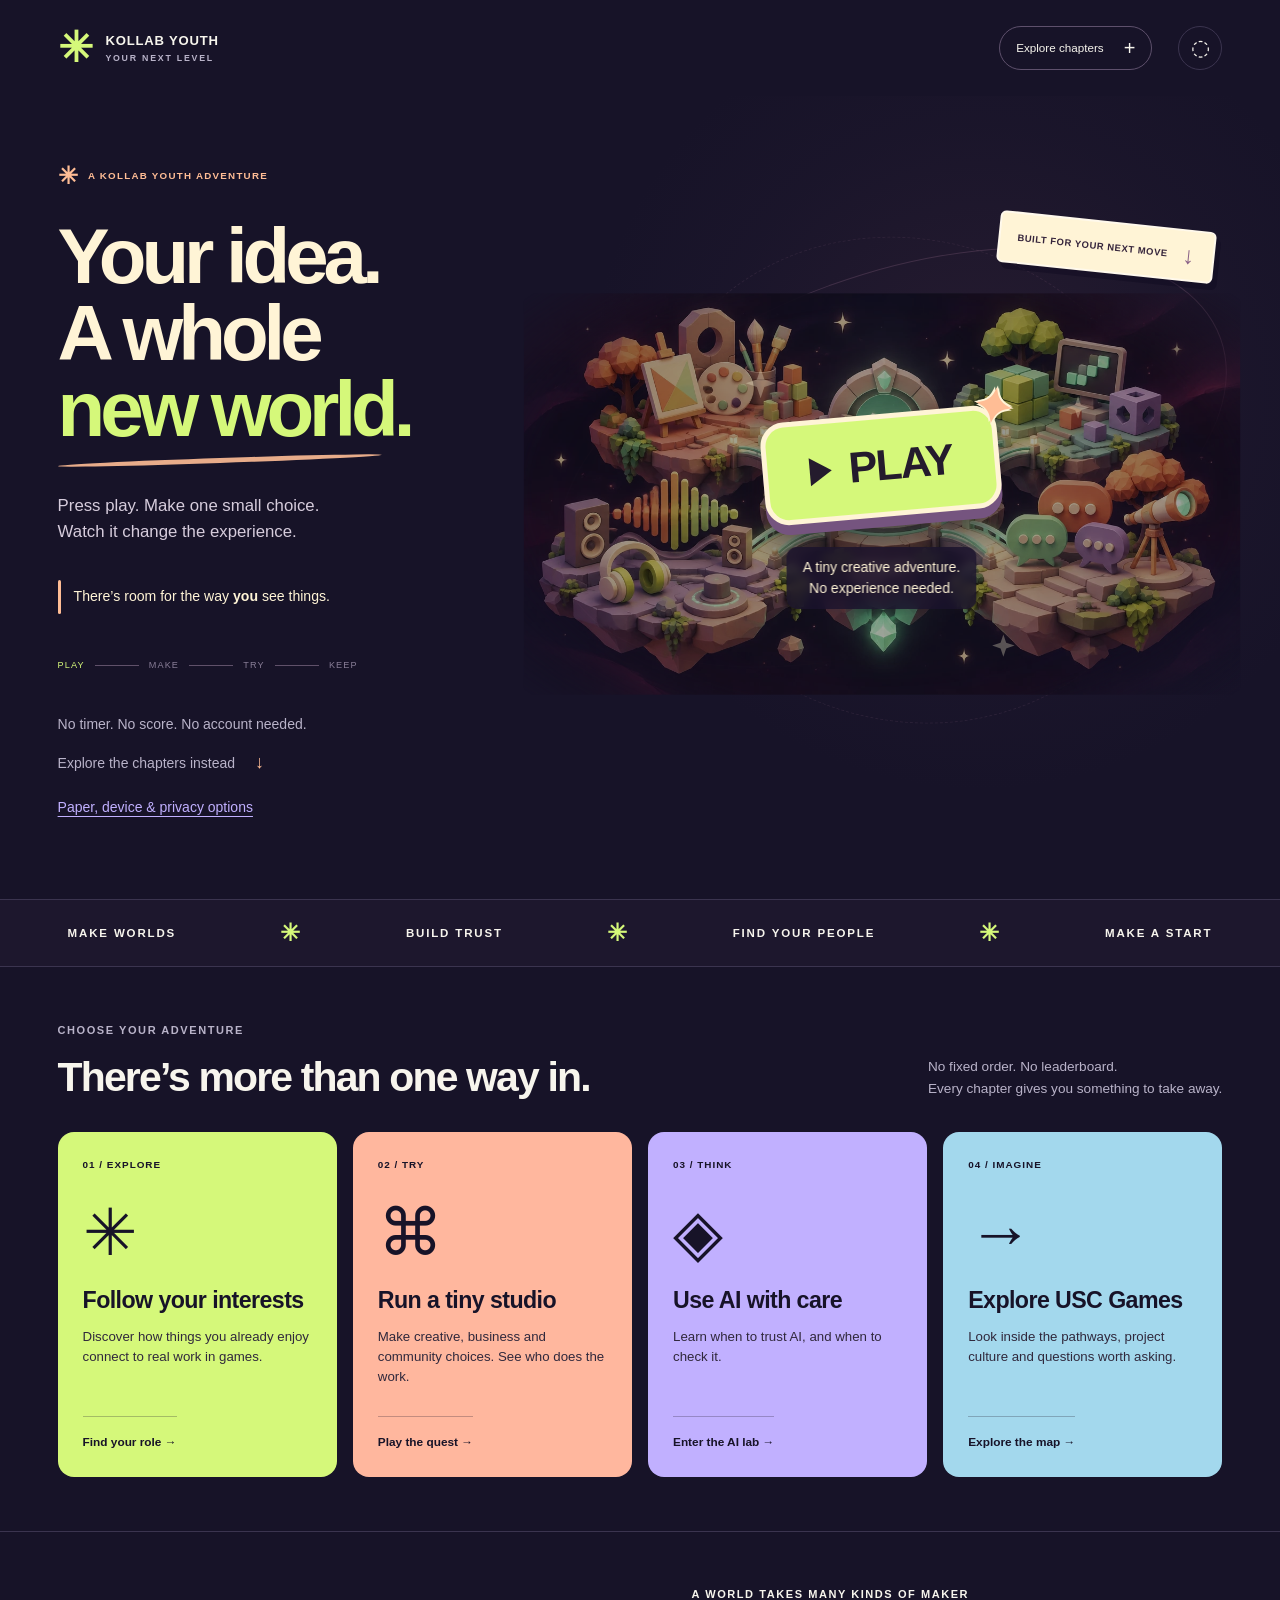
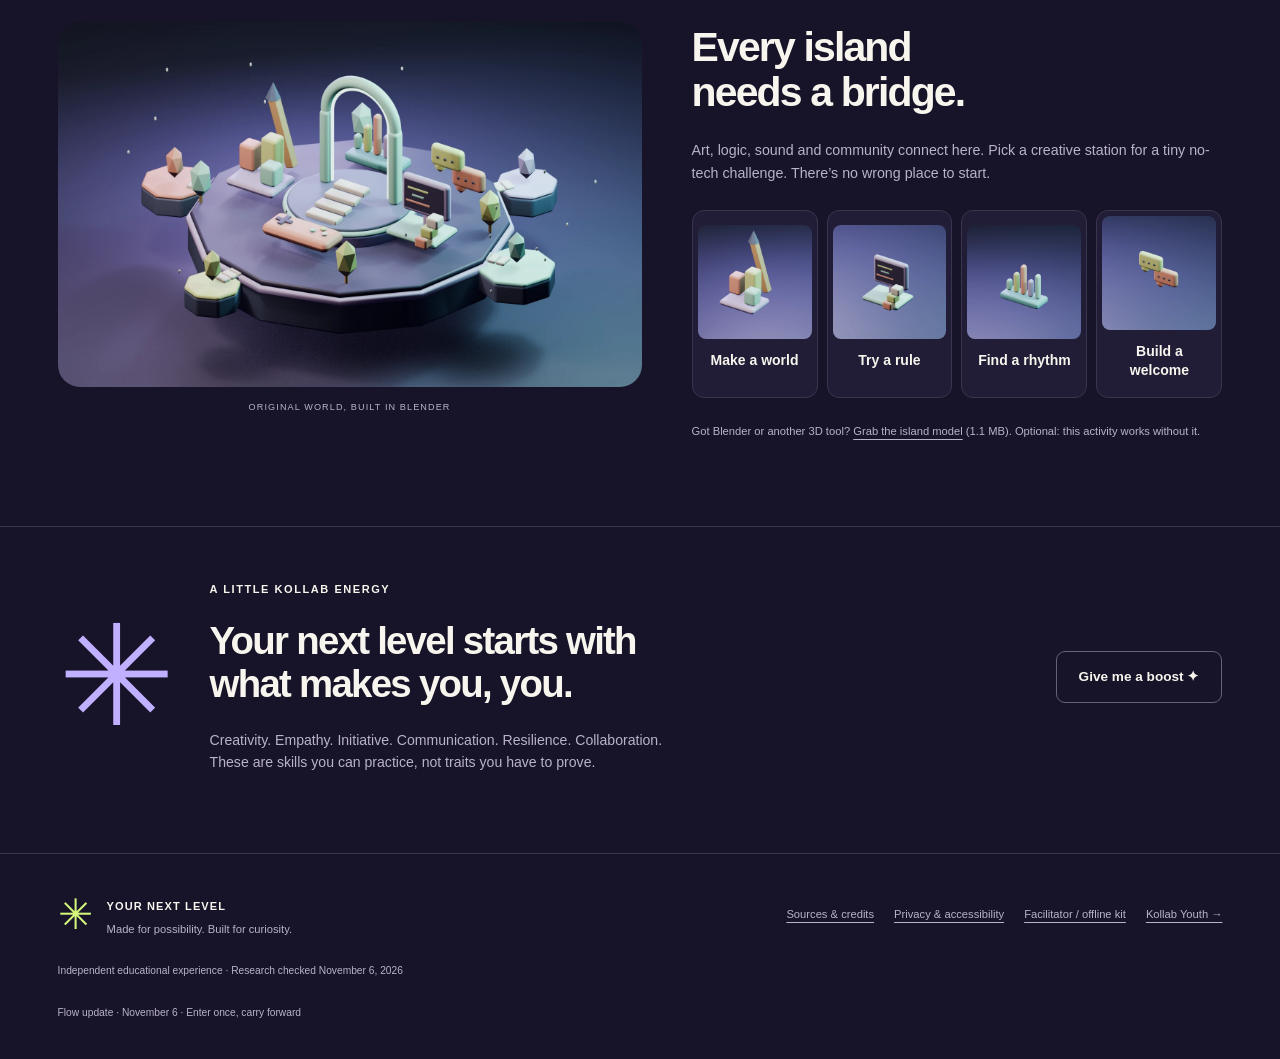
==== index.html @ 64bd5c03 "baseline: dot v9 b626c666 dist" ====
<!doctype html>
<html lang="en">
<head>
  <meta charset="utf-8"><meta name="viewport" content="width=device-width, initial-scale=1">
  <meta name="theme-color" content="#171328">
  <meta name="description" content="Your interests are a starting point. Explore game careers, build thoughtful AI habits, discover USC Games, and make your own next-level plan.">
  <title>Your Next Level · A Kollab Youth adventure</title>
  <link rel="stylesheet" href="styles.css">
  <link rel="stylesheet" href="arrival.css">
  <link rel="stylesheet" href="learning-support.css">
  <link rel="stylesheet" href="mobile-polish.css">
</head>
<body class="home-surface">
  <a class="skip" href="#main">Skip to adventure</a>
  <header class="topbar">
    <a class="wordmark" href="#home" aria-label="Your Next Level home"><span class="brand-icon" aria-hidden="true">✳</span><span>KOLLAB YOUTH<span class="wordmark-sub">YOUR NEXT LEVEL</span></span></a>
    <button class="chapter-toggle" id="chapter-toggle" aria-expanded="false" aria-controls="navigation">Explore chapters <span aria-hidden="true">+</span></button>
    <nav aria-label="Adventure chapters" id="navigation">
      <button data-page="home" class="nav-button active" aria-current="page">Start</button>
      <button data-page="roles" class="nav-button">Find your role</button>
      <button data-page="studio" class="nav-button">Studio quest</button>
      <button data-page="ai" class="nav-button">AI with care</button>
      <button data-page="usc" class="nav-button">USC Games</button>
      <button data-page="plan" class="nav-button plan-nav">My next move <span id="saved-count" aria-label="saved missions">0</span></button>
    </nav>
    <button class="icon-button" id="motion-toggle" aria-pressed="false" title="Reduce decorative motion">◌ <span class="sr-only">Reduce decorative motion</span></button>
  </header>
  <main id="main">
    <section id="page-home" class="page active" aria-labelledby="home-title">
      <section class="arrival" aria-labelledby="home-title">
        <div class="arrival-copy">
          <span class="arrival-kicker"><span aria-hidden="true">✳</span> A KOLLAB YOUTH ADVENTURE</span>
          <h1 id="home-title">Your idea. <br>A whole <br><span>new world.</span></h1>
          <p class="arrival-lede">Press play. Make one small choice. <br>Watch it change the experience.</p>
          <div class="arrival-caption" id="arrival-caption"><span class="arrival-caption-line"></span><p>There’s room for the way <b>you</b> see things.</p></div>
          <div class="arrival-progress" aria-label="Creative challenge progress"><span class="current" data-arrival-step="0">PLAY</span><i></i><span data-arrival-step="1">MAKE</span><i></i><span data-arrival-step="2">TRY</span><i></i><span data-arrival-step="3">KEEP</span></div>
        </div>
        <div class="arrival-world" id="arrival-world" data-mood="start" data-stage="0">
          <div class="arrival-orbit" aria-hidden="true"></div><div class="arrival-orbit orbit-small" aria-hidden="true"></div>
          <div class="world-sticker" aria-hidden="true">BUILT FOR YOUR NEXT MOVE <span>↓</span></div>
          <div class="world-scene">
            <img id="world-base-art" class="world-illustration" src="assets/higgsfield-creation-island.webp" width="1344" height="752" alt="Four colorful floating creation islands surround an open doorway. Your choices add a route and a goal to this imagined world.">
            <video id="arrival-movie" class="arrival-movie" muted playsinline preload="none" aria-hidden="true" tabindex="-1"></video>
            <svg class="world-overlay" viewBox="0 0 800 480" aria-hidden="true"><defs><filter id="soft-glow"><feGaussianBlur stdDeviation="5"/></filter></defs><path class="route-glow" d="M140 360 Q210 390 285 320 Q345 260 400 215"/><path class="route-line" d="M140 360 Q210 390 285 320 Q345 260 400 215"/><g class="arrival-player" transform="translate(140 360)"><ellipse cx="0" cy="20" rx="20" ry="7" fill="#100a1a" opacity=".35"/><path d="M0-21 19 0 0 21-19 0Z" fill="#d5f87a" stroke="#fff9e9" stroke-width="4"/><circle cx="-5" cy="0" r="2" fill="#21182c"/><circle cx="5" cy="0" r="2" fill="#21182c"/></g><g class="arrival-sprout" transform="translate(405 220)"><path d="M0 0Q-5-23 0-48" fill="none" stroke="#d5f87a" stroke-width="7" stroke-linecap="round"/><path d="M-1-20Q-35-17-24-39Q0-45-1-20M0-32Q30-36 22-55Q-3-54 0-32" fill="#d5f87a" stroke="#fff9e9" stroke-width="3"/><path d="M0-48 0-61" stroke="#fff9e9" stroke-width="3"/><circle cx="0" cy="-67" r="9" fill="#ffb79e" stroke="#fff9e9" stroke-width="3"/></g><g class="arrival-bridge"><path d="M490 330Q550 290 620 315" stroke="#fff9e9" stroke-width="13" fill="none" stroke-linecap="round"/><path d="M490 330Q550 290 620 315" stroke="#ffb79e" stroke-width="7" fill="none" stroke-linecap="round"/><path d="M505 312 507 336M530 302 532 326M555 299 557 323M580 300 582 324M605 305 607 329" stroke="#271a35" stroke-width="3"/></g><g class="world-sparkles" fill="#fff4d6"><path d="m270 105 4 12 12 4-12 4-4 12-4-12-12-4 12-4z"/><path d="m610 135 3 9 9 3-9 3-3 9-3-9-9-3 9-3z"/><path d="m530 390 3 9 9 3-9 3-3 9-3-9-9-3 9-3z"/></g></svg>
            <div class="world-label" id="world-label" hidden><span class="world-label-dot"></span><span id="world-label-text"></span></div>
            <div class="world-note" id="world-note" hidden></div>
            <div class="start-play" id="start-play"><button id="arrival-play" class="giant-play"><span class="play-triangle" aria-hidden="true"></span><span>PLAY</span><span class="play-corner" aria-hidden="true">✦</span></button><p>A tiny creative adventure.<br>No experience needed.</p></div>
          </div>
          <div class="arrival-console" id="arrival-console" hidden></div>
          <div class="arrival-status" id="arrival-status" role="status" aria-live="polite"></div>
        </div>
        <div class="arrival-utility">
          <p class="arrival-access">No timer. No score. No account needed.</p>
          <button class="arrival-skip" id="skip-arrival">Explore the chapters instead <span aria-hidden="true">↓</span></button>
          <button class="arrival-device-link" id="arrival-device-note">Paper, device &amp; privacy options</button>
        </div>
      </section>
      <div class="marquee" aria-label="Many ways into games"><span>MAKE WORLDS</span><b>✳</b><span>BUILD TRUST</span><b>✳</b><span>FIND YOUR PEOPLE</span><b>✳</b><span>MAKE A START</span></div>
      <section class="section-pad" id="adventure-chapters">
        <div class="section-heading"><div><span class="eyebrow">CHOOSE YOUR ADVENTURE</span><h2>There’s more than one way in.</h2></div><p>No fixed order. No leaderboard.<br>Every chapter gives you something to take away.</p></div>
        <div class="chapter-grid">
          <button class="chapter lime" data-go="roles"><span class="chapter-num">01 / EXPLORE</span><span class="chapter-symbol">✳</span><h3>Follow your interests</h3><p>Discover how things you already enjoy connect to real work in games.</p><span class="chapter-link">Find your role →</span></button>
          <button class="chapter peach" data-go="studio"><span class="chapter-num">02 / TRY</span><span class="chapter-symbol">⌘</span><h3>Run a tiny studio</h3><p>Make creative, business and community choices. See who does the work.</p><span class="chapter-link">Play the quest →</span></button>
          <button class="chapter lavender" data-go="ai"><span class="chapter-num">03 / THINK</span><span class="chapter-symbol">◈</span><h3>Use AI with care</h3><p>Learn when to trust AI, and when to check it.</p><span class="chapter-link">Enter the AI lab →</span></button>
          <button class="chapter sky" data-go="usc"><span class="chapter-num">04 / IMAGINE</span><span class="chapter-symbol">→</span><h3>Explore USC Games</h3><p>Look inside the pathways, project culture and questions worth asking.</p><span class="chapter-link">Explore the map →</span></button>
        </div>
      </section>
      <section class="section-pad making-world"><div class="making-visual"><img loading="lazy" src="assets/blender-creation-island-clean.webp" alt="A low-poly floating island with an art station, puzzle towers, sound bars and a community circle, modeled in Blender."><span>ORIGINAL WORLD, BUILT IN BLENDER</span></div><div><span class="eyebrow">A WORLD TAKES MANY KINDS OF MAKER</span><h2>Every island<br>needs a bridge.</h2><p>Art, logic, sound and community connect here. Pick a creative station for a tiny no-tech challenge. There’s no wrong place to start.</p><div class="station-grid"><button data-station="art"><img loading="lazy" src="assets/card-worldmaking.webp" width="640" height="640" alt=""><span>Make a world</span></button><button data-station="logic"><img loading="lazy" src="assets/card-logic.webp" width="640" height="640" alt=""><span>Try a rule</span></button><button data-station="sound"><img loading="lazy" src="assets/card-sound.webp" width="640" height="640" alt=""><span>Find a rhythm</span></button><button data-station="community"><img loading="lazy" src="assets/card-community.webp" width="640" height="640" alt=""><span>Build a welcome</span></button></div><p class="tiny">Got Blender or another 3D tool? <a href="assets/creation-island.glb" download>Grab the island model</a> (1.1 MB). Optional: this activity works without it.</p></div></section>
      <section class="belong-banner section-pad"><span class="giant-asterisk">✳</span><div><span class="eyebrow">A LITTLE KOLLAB ENERGY</span><h2>Your next level starts with<br>what makes you, you.</h2><p>Creativity. Empathy. Initiative. Communication. Resilience. Collaboration.<br>These are skills you can practice, not traits you have to prove.</p></div><button class="button outline" id="home-boost">Give me a boost ✦</button></section>
    </section>

    <section id="page-roles" class="page" aria-labelledby="roles-title" hidden>
      <div class="page-intro"><span class="eyebrow">01 / THE INTEREST EXPLORER</span><h1 id="roles-title">Start with what<br>you <span class="text-lime">care about.</span></h1><p>Pick up to three interests. We’ll suggest places to explore, not decide who you are. You can change your mind anytime.</p></div>
      <div class="interest-layout section-pad"><div><div class="interest-grid" id="interests"></div><p class="tiny">These are starting points, not an aptitude test. Every role is open to explore.</p></div><aside class="signal-card"><span class="eyebrow">YOUR SIGNAL</span><span class="signal-symbol">✳</span><h3 id="signal-title">Curiosity counts.</h3><p id="signal-copy">You don’t need to know your dream job. Notice what you like doing, then try one small thing.</p><span id="selection-count" class="tiny">0 of 3 interests selected</span></aside></div>
      <div class="section-pad"><div class="section-heading"><div><span class="eyebrow">THE GAME INDUSTRY IS A TEAM SPORT</span><h2 id="match-title">Explore all four sides.</h2></div><div class="filters" id="role-filters" aria-label="Filter roles"><button class="filter active" data-filter="all" aria-pressed="true">All areas</button><button class="filter" data-filter="development" aria-pressed="false">Make the game</button><button class="filter" data-filter="monetization" aria-pressed="false">Fund it fairly</button><button class="filter" data-filter="distribution" aria-pressed="false">Reach players</button><button class="filter" data-filter="sentiment" aria-pressed="false">Listen to players</button></div></div><p class="role-glossary">Development means making the game. Monetization is how it is funded. Distribution helps it reach players. Player sentiment is listening to their reactions.</p><p id="role-results-note" class="role-results-note" role="status"></p><div id="role-grid" class="role-grid"></div><button class="button outline role-expand" id="show-more-roles" aria-expanded="false">Explore all roles</button><p class="source-note">Role names vary by studio. “Future-facing” describes evolving work and transferable skills, not a prediction or job guarantee.</p></div>
    </section>

    <section id="page-studio" class="page" aria-labelledby="studio-title" hidden>
      <div class="page-intro"><span class="eyebrow">02 / PLAY THE STUDIO QUEST</span><h1 id="studio-title">Small studio.<br><span class="text-peach">Big decisions.</span></h1><p>Your fictional team is making <em>Common Ground</em>, a cozy game about turning an empty lot into a neighborhood garden. You get to help shape it.</p></div>
      <div class="quest-wrap section-pad"><div class="quest-sidebar"><div class="game-box"><div class="garden-art" aria-hidden="true"><span>✿</span><span>❋</span><span>✿</span></div><span>COMMON GROUND</span><small>A fictional studio simulation</small></div><ol class="quest-steps" id="quest-steps"></ol><p class="tiny">No countdown. No trick answers. Replaying is part of learning.</p></div><div id="quest-content" class="quest-content" aria-live="polite"></div></div>
    </section>

    <section id="page-ai" class="page" aria-labelledby="ai-title" hidden>
      <div class="page-intro"><span class="eyebrow">03 / THE THOUGHTFUL AI LAB</span><h1 id="ai-title">More judgment.<br><span class="text-lavender">Less autopilot.</span></h1><p>Being AI-literate doesn’t mean generating more. It means knowing when AI helps, what to question, and when another tool is enough.</p></div>
      <div class="ai-principles section-pad"><div class="principle"><span>01</span><h3>Start with the need</h3><p>Could paper, a search, a spreadsheet, or your own skills do the job well? “No AI needed” is a smart choice.</p></div><div class="principle"><span>02</span><h3>Make a small test</h3><p>Write a clear brief. If you use AI, try a small output first, reuse useful results, and stop when it meets the need.</p></div><div class="principle"><span>03</span><h3>Check the result</h3><p>Verify facts and code. Check representation, consent, copyright and accessibility. A confident output can still be wrong.</p></div></div>
      <div class="section-pad ai-lab"><div class="section-heading"><div><span class="eyebrow">TRY A REAL-WORLD CHOICE</span><h2>What would you do?</h2></div><div class="mini-tabs" id="ai-tabs"></div></div><div id="ai-scenario" class="scenario-card" aria-live="polite"></div></div>
      <section class="section-pad"><div class="climate-card"><div><span class="eyebrow">ENVIRONMENTAL REALITY CHECK</span><h2>Thoughtful use.<br>Honest limits.</h2></div><div><p>AI uses electricity, and its infrastructure also has water, materials and hardware impacts. The footprint depends on the model, task, data center, energy mix and scale. There isn’t one reliable “grams per prompt” number for every tool.</p><p>Choose the smallest suitable tool, avoid endless regenerations, and prefer reusable work. Text, image and video tasks are not interchangeable. Don’t assume a local model is always greener, or that an AI choice has zero impact.</p><p class="tiny">These are practical habits, not a carbon calculator. Bigger system choices by providers, businesses and policymakers matter too.</p><button class="text-button" data-mission="ai-audit">Add a 20-minute AI audit to my plan →</button></div></div></section>
      <section class="section-pad"><span class="eyebrow">LITERACY THAT TRAVELS</span><h2>Build a process you can explain.</h2><div class="four-grid"><article><span class="tile-icon">?</span><h3>Ask better questions</h3><p>State the task, constraints and what a good result looks like before opening a tool.</p></article><article><span class="tile-icon">⌕</span><h3>Verify one claim</h3><p>Find an independent, reliable source. Keep the link and note what you checked.</p></article><article><span class="tile-icon">◇</span><h3>Protect people</h3><p>Use invented or public practice data. Don’t upload names, private chats, faces or other people’s work without appropriate permission.</p></article><article><span class="tile-icon">↺</span><h3>Show your decisions</h3><p>Keep a tiny log: tool, purpose, what you changed, what you rejected and why. Disclose AI help when required.</p></article></div></section>
    </section>

    <section id="page-usc" class="page" aria-labelledby="usc-title" hidden>
      <div class="page-intro usc-intro"><div><span class="eyebrow">04 / A LOOK INSIDE USC GAMES</span><h1 id="usc-title">One game world.<br><span class="text-sky">Different doors.</span></h1><p>USC Games connects work across the School of Cinematic Arts and the Viterbi School of Engineering. Explore the routes and the questions that help you find a fit.</p></div><div class="usc-stamp" aria-hidden="true"><span>CREATE<br>BUILD<br>COLLAB</span><small>EXPLORE A POSSIBILITY</small></div></div>
      <div class="section-pad"><div class="callout"><b>This is an independent exploration, not an official USC or Kollab publication.</b><p>Programs and applications can change. Use the official links for current requirements, deadlines and costs. USC is one possible route, not the only way into games.</p></div></div>
      <div class="section-pad"><div class="section-heading"><div><span class="eyebrow">UNDERGRADUATE ROUTE FINDER</span><h2>What would you like to make?</h2></div><span class="tiny">Select a route to look closer.</span></div><div class="usc-tabs" id="usc-tabs" role="tablist" aria-label="USC undergraduate routes"></div><article class="usc-detail" id="usc-detail" aria-live="polite"></article></div>
      <section class="section-pad"><span class="eyebrow">HOW TO EXPLORE, BEFORE YOU APPLY</span><h2>Try the questions, not just the label.</h2><div class="three-grid"><article class="explore-card"><span>01 / NOTICE</span><h3>Play like a designer</h3><p>Try a student game or watch a showcase. What is the player trying to do? How does the game teach it? Where does it include or exclude someone?</p><a href="https://games.usc.edu/" target="_blank" rel="noopener">Visit the official USC Games hub →</a></article><article class="explore-card"><span>02 / MAKE</span><h3>Build one tiny thing</h3><p>A paper prototype, a one-room game, a short interactive story or a game-art study can help you test an interest. Keep your first version and your improvements.</p><button class="text-button" data-mission="usc-prototype">Add a prototype mission →</button></article><article class="explore-card"><span>03 / ASK</span><h3>Bring good questions</h3><p>Ask how students form teams, what a first-year project looks like, which tools are supported, and how advising and access needs are handled.</p><button class="text-button" data-mission="usc-questions">Add my visit questions →</button></article></div></section>
      <section class="section-pad"><div class="section-heading"><div><span class="eyebrow">MAKE AN INFORMED NEXT MOVE</span><h2>Application checkpoints.</h2></div></div><div class="checkpoints"><details open><summary>1. Choose the exact degree and school</summary><p>Computer Science (Games) belongs to Viterbi. The BFA pathways listed here belong to Cinematic Arts. Their application processes are different. Read the degree page and the application page together.</p><a href="https://games.usc.edu/degrees" target="_blank" rel="noopener">Official degree overview →</a></details><details><summary>2. Check requirements for your entry route</summary><p>First-year, transfer and graduate applicants have different instructions. Confirm the current application cycle, required materials and any portfolio or supplement directly with the relevant school. This guide does not provide deadline or admission guarantees.</p><a href="https://viterbiadmission.usc.edu/apply/" target="_blank" rel="noopener">Current Viterbi guidance →</a></details><details><summary>3. Plan the full cost and support conversation</summary><p>Look beyond tuition to housing, equipment, travel and supplies. Compare financial aid and net cost, not only a headline price. Ask the university about need-based aid, scholarships, accommodations and support. Do not assume a particular scholarship or admission outcome.</p><a href="https://financialaid.usc.edu/" target="_blank" rel="noopener">USC Financial Aid →</a></details><details><summary>4. Keep more than one good path open</summary><p>Community college, transfer routes, other schools, apprenticeships where offered, community projects and independent practice can also build skills. A degree is one resource; a clear process, teamwork and evidence of what you can do matter too.</p></details></div></section>
      <section class="section-pad"><div class="mentor-note"><span>✦</span><div><h3>A better question than “Am I good enough?”</h3><p>“What could I try next, and who could help me learn from it?” Bring that question to a teacher, counselor, mentor or trusted adult.</p></div></div></section>
    </section>

    <section id="page-plan" class="page" aria-labelledby="plan-title" hidden>
      <div class="page-intro"><span class="eyebrow">05 / YOUR NEXT MOVE</span><h1 id="plan-title">Make it small.<br><span class="text-lime">Make it yours.</span></h1><p>You don’t need a perfect career plan. Choose a little experiment, make something, and notice what you learn.</p></div>
      <div class="section-pad plan-layout"><div><div class="plan-toolbar"><span id="plan-total">Your mission list</span><button class="text-button" id="clear-plan">Reset this session</button></div><div id="mission-list"></div><div class="starter-prompt" id="empty-plan"><span>✳</span><h3>Your next move is waiting.</h3><p>Explore a role and save a mission, or start with this no-tech challenge.</p><button class="button primary" data-mission="paper-game">Make a paper game</button></div><details class="process-notes"><summary>Add optional notes — your choices are already in your missions</summary><span class="eyebrow">OPTIONAL / KEEP YOUR THINKING, TOO</span><h3 id="process-title">What did you try, notice and change?</h3><p>Use your own language, a short phrase or a sketch on paper. These fields stay only in this tab. Leave names and personal details out.</p><div class="reflection-grid"><label>My contribution<textarea data-reflection="made" maxlength="240" rows="3" dir="auto" placeholder="I wrote, drew or changed…"></textarea><span class="reflection-print" data-reflection-print="made">Not added</span></label><label>What I or a tester noticed<textarea data-reflection="observed" maxlength="240" rows="3" dir="auto" placeholder="The player expected… / I was unsure about…"></textarea><span class="reflection-print" data-reflection-print="observed">Not added</span></label><label>One revision<textarea data-reflection="revised" maxlength="240" rows="3" dir="auto" placeholder="I changed… because…"></textarea><span class="reflection-print" data-reflection-print="revised">Not added</span></label><label>My next small step<textarea data-reflection="next" maxlength="180" rows="3" dir="auto" placeholder="Next I will try…"></textarea><span class="reflection-print" data-reflection-print="next">Not added</span></label><label>When feels realistic?<select data-reflection="when"><option value="">Choose, or leave blank</option><option>Today</option><option>This week</option><option>When I have access to what I need</option><option>I will choose on paper</option></select><span class="reflection-print" data-reflection-print="when">Not added</span></label><label>What would help?<select data-reflection="support"><option value="">Choose, or leave blank</option><option>I can start with what I have</option><option>A device or materials</option><option>A trusted person’s feedback</option><option>A teammate</option><option>A quiet place or more time</option><option>I will ask Kollab staff about support</option></select><span class="reflection-print" data-reflection-print="support">Not added</span></label></div><p class="tiny">You can ask a trusted adult or Kollab staff what support is available. This activity does not arrange a mentor, placement or follow-up.</p></details><p class="session-warning plan-session-warning">Only in this tab, not saved to an account. Download before closing or reloading.</p><div class="button-row"><button class="button primary" id="download-plan">Download my plan ↓</button><button class="button outline" id="print-plan">Print / save PDF →</button></div><p class="tiny">Your choices stay in this page’s memory only. They are not sent to a server. Download before closing or reloading. Use initials or invented examples in your own project files.</p></div><aside class="plan-aside"><span class="eyebrow">YOUR SIMPLE LEARNING LOOP</span><h2>Try.<br>Notice.<br><span class="text-lime">Improve.</span></h2><ol><li><b>Today:</b> Choose one 15–30 minute step.</li><li><b>This week:</b> Show a rough version to someone you trust.</li><li><b>Next:</b> Make one change based on feedback.</li><li><b>Keep:</b> A before/after and three sentences about what you learned.</li></ol><button class="button outline" id="plan-boost">One more boost ✦</button></aside></div>
      <section class="section-pad companion-section" aria-labelledby="companion-title"><div class="companion-copy"><span class="eyebrow">OPTIONAL / YOUR TAKE-ALONG CHECKPOINTS</span><h2 id="companion-title">Your next<br>small quest.</h2><p>A little reminder for the next time you make something. Use the four checkpoints in any order, and skip AI when a simpler tool is enough.</p><ol class="companion-steps"><li><b>Make a tiny thing.</b> Sketch a character, write one choice, or build one playful rule.</li><li><b>Test with care.</b> Ask one person what they felt, or test both paths yourself. Change one thing.</li><li><b>If AI helps, ask and check.</b> Use one focused question. Verify the answer. Keep private details out.</li><li><b>Save your proof.</b> Keep your idea, your decisions, and what you learned.</li></ol><p class="tiny">You already have a starting point. Your interests count.</p></div><figure class="companion-art"><img loading="lazy" width="596" height="336" src="assets/canva-mission-cards-saved.webp" alt="Your next small quest: four illustrated checkpoint cards for making, testing, checking AI and saving proof. The complete guidance is in the adjacent text."><figcaption>Original checkpoint artwork created in Canva. This is a small screen preview, not a print-resolution export.</figcaption><p class="tiny">The companion artwork and complete instructions are included here. No Canva account is needed.</p></figure></section>
      <section class="section-pad"><div class="mentor-note"><span>→</span><div><h3>Bring a friend. Switch roles.</h3><p>One person makes, one person tests, then swap. You both get to be the expert and the learner. That is Kollab energy.</p></div></div></section>
    </section>
    <section id="page-facilitator" class="page" aria-labelledby="facilitator-title" hidden><div class="page-intro"><span class="eyebrow">OPTIONAL / FOR A FACILITATOR OR TRUSTED ADULT</span><h1 id="facilitator-title">A small session.<br><span class="text-peach">A real next step.</span></h1><p>Choose a time box and a device setup. This is a suggested workshop plan, not an official Kollab program or a promise of support.</p></div><section class="section-pad"><div class="facilitator-access"><h2>Plan for devices and connectivity.</h2><p>Open the activity by link, or use the downloadable offline kit. No student account or AI subscription is needed. Check school-device restrictions, downloads and printing before the session. Ask permission before sharing anyone’s work.</p><div class="button-row"><a class="button primary" href="assets/kollab-offline-kit.zip" download>Download offline kit ↓</a><a class="button outline" href="workshop-kit.html" target="_blank" rel="noopener">Open printable guide &amp; worksheet →</a></div><p class="tiny">Open index.html from the extracted kit in a modern browser. The activities work offline; official source links need internet. Check downloads, printing and school-device restrictions in advance.</p></div></section><section class="section-pad"><div class="section-heading"><div><span class="eyebrow">KEEP IT FINISHABLE</span><h2>Pick a session length.</h2></div><div class="filters" id="session-times" aria-label="Suggested session duration"><button class="filter active" data-session="5" aria-pressed="true">5 minutes</button><button class="filter" data-session="15" aria-pressed="false">15 minutes</button><button class="filter" data-session="30" aria-pressed="false">30 minutes</button></div></div><div id="session-agenda" class="session-agenda" aria-live="polite"></div></section><section class="section-pad"><div class="three-grid"><article class="explore-card"><span>ONE PERSON / ONE DEVICE</span><h3>Solo is a valid route.</h3><p>Let the learner choose a fictional scene, try both paths, and note what remains uncertain. A partner is an option, not a requirement.</p></article><article class="explore-card"><span>ONE SHARED DEVICE</span><h3>Switch maker and tester.</h3><p>One person suggests a change, another tries it, then swap. Quiet pointing, writing and observing count. Do not collect names or compare scores.</p></article><article class="explore-card"><span>PAPER / LOW CONNECTIVITY</span><h3>Use the same learning loop.</h3><p>Write one instruction, draw a tiny scene, ask what the player can do, and revise one thing. The printable worksheet works without this website.</p></article></div></section><section class="section-pad"><div class="facilitator-debrief"><span class="eyebrow">THREE QUESTIONS, NO PUBLIC PERFORMANCE REQUIRED</span><h2>Make the learning visible.</h2><ol><li>What did you contribute or change?</li><li>What did the test show, and what is still uncertain?</li><li>What is one realistic next step, and what would help?</li></ol><p>Evidence can be a before/after sketch, an instruction, a rule, or a short explanation. Completing clicks is not evidence of job readiness. Ask before showing anyone’s work; opting out of sharing does not reduce participation.</p></div></section><section class="section-pad"><div class="callout"><b>Care, culture and safe participation</b><p>Invite a language, story context or style the learner knows. Offer plain words, a drawing or an optional explanation across languages. Do not ask anyone to represent a whole culture.</p><p>Allow passing, breaks, quiet participation and paper alternatives. If a personal safety concern comes up, pause public discussion and follow your organization’s safeguarding and reporting procedures. Do not ask for sensitive details in this activity or promise secrecy.</p></div></section></section>
  </main>
  <footer><div class="footer-brand"><span class="brand-icon">✳</span><div><b>YOUR NEXT LEVEL</b><p>Made for possibility. Built for curiosity.</p></div></div><div class="footer-links"><button id="sources-button">Sources & credits</button><button id="privacy-button">Privacy & accessibility</button><button data-go="facilitator">Facilitator / offline kit</button><a href="https://kollabyouth.org/" target="_blank" rel="noopener">Kollab Youth →</a></div><p class="tiny">Independent educational experience · Research checked November 6, 2026</p><p class="tiny">Flow update · November 6 · Enter once, carry forward</p></footer>
  <dialog id="detail-dialog"><button class="dialog-close icon-button" aria-label="Close dialog">×</button><div id="dialog-content"></div></dialog>
  <div id="toast" role="status" aria-live="polite"></div>
  <script src="app.js" defer></script>
  <script src="world-art.js" defer></script>
  <script src="arrival-movie.js" defer></script>
  <script src="arrival.js" defer></script>
  <script src="learning-support.js" defer></script>
</body>
</html>
---- styles.css ----
:root{--ink:#171328;--deep:#100e1b;--panel:#221d36;--panel2:#2a243f;--paper:#f7f5ed;--muted:#b9b3c9;--line:#3b344f;--lime:#d5f87a;--peach:#ffb79e;--lavender:#c1b0ff;--sky:#a3d8ed;--radius:22px}
*{box-sizing:border-box}html{scroll-behavior:smooth}body{margin:0;background:var(--ink);color:var(--paper);font:16px/1.6 'DM Sans',Arial,sans-serif}button,input{font:inherit}button,a{-webkit-tap-highlight-color:transparent}button{cursor:pointer}a{color:inherit;text-underline-offset:4px}button:focus-visible,a:focus-visible,summary:focus-visible{outline:3px solid var(--lime);outline-offset:5px}button:disabled{opacity:.55;cursor:not-allowed}button{color:inherit}h1,h2,h3,h4,.wordmark,.chapter-num,.eyebrow{font-family:'Space Grotesk',Arial,sans-serif}h1,h2,h3,h4,p{margin-top:0}h1{font-size:clamp(3rem,6.3vw,6.4rem);line-height:1.04;letter-spacing:-.065em;font-weight:600;margin-bottom:30px}h2{font-size:clamp(1.9rem,3.2vw,3.2rem);letter-spacing:-.045em;line-height:1.1;margin-bottom:24px}h3{font-size:1.45rem;line-height:1.2;letter-spacing:-.025em}p{color:var(--muted)}button{border:0;background:none}strong,b{font-weight:700}.tiny{font-size:.78rem;line-height:1.6;color:var(--muted)}.eyebrow{display:block;letter-spacing:.14em;font-size:.69rem;font-weight:700;margin-bottom:22px}.text-lime{color:var(--lime)}.text-peach{color:var(--peach)}.text-lavender{color:var(--lavender)}.text-sky{color:var(--sky)}.sr-only{position:absolute;width:1px;height:1px;padding:0;margin:-1px;overflow:hidden;clip:rect(0,0,0,0);white-space:nowrap;border:0}.skip{position:absolute;left:15px;top:-70px;background:var(--lime);color:var(--ink);z-index:100;padding:12px 20px;border-radius:8px}.skip:focus{top:15px}
.topbar{max-width:1560px;margin:auto;padding:26px 4.5%;display:flex;align-items:center;gap:26px;border-bottom:1px solid var(--line)}.wordmark{display:flex;align-items:center;gap:12px;font-weight:700;text-decoration:none;font-size:.82rem;letter-spacing:.06em;line-height:1.3;flex-shrink:0}.brand-icon{font-size:42px;line-height:1;color:var(--lime)}.wordmark-sub{display:block;font-size:.55rem;letter-spacing:.2em;color:var(--muted);margin-top:4px}nav{display:flex;align-items:center;justify-content:flex-end;gap:5px;flex:1}.nav-button{padding:10px 12px;border-radius:30px;color:var(--muted);font-size:.76rem;white-space:nowrap}.nav-button.active{background:var(--panel2);color:var(--paper)}.nav-button:hover{color:var(--lime)}.plan-nav{border:1px solid var(--line);margin-left:5px}.plan-nav span{display:inline-flex;align-items:center;justify-content:center;background:var(--lime);color:var(--ink);width:20px;height:20px;border-radius:50%;font-size:.65rem;font-weight:700;margin-left:5px}.icon-button{width:38px;height:38px;border:1px solid var(--line);border-radius:50%;font-size:22px;flex-shrink:0}.icon-button:hover{background:var(--panel2)}main{max-width:1560px;margin:auto}.page{display:none}.page.active{display:block}.page[hidden]{display:none}.hero{padding:70px 4.5% 65px;display:grid;grid-template-columns:1.05fr 1fr;align-items:center;gap:25px;overflow:hidden}.hero-copy{position:relative;z-index:1}.status-dot{display:inline-block;width:7px;height:7px;background:var(--lime);border-radius:50%;margin-right:10px;box-shadow:0 0 14px #d5f84c55}.hero h1{margin-bottom:28px}.marker{color:var(--lime);position:relative}.marker:after{content:'';position:absolute;height:7px;bottom:-4px;left:0;width:100%;background:var(--lime);border-radius:60%;transform:rotate(-3deg)}.hero-lede{max-width:470px;font-size:1.06rem}.hero-note{font-size:.95rem;color:var(--paper);margin:24px 0}.button-row{display:flex;flex-wrap:wrap;gap:12px;margin:27px 0}.button{display:inline-flex;align-items:center;justify-content:center;gap:22px;padding:14px 22px;border-radius:9px;font-weight:700;font-size:.85rem;min-height:50px;text-decoration:none}.primary{background:var(--lime);color:var(--ink)}.primary:hover{background:#e4ffa4;transform:translateY(-1px)}.ghost{background:var(--panel2);color:var(--paper)}.ghost:hover{background:#39304d}.outline{border:1px solid #686074;background:transparent}.outline:hover{border-color:var(--lime);color:var(--lime)}.hero-details{display:flex;flex-wrap:wrap;gap:10px;font-size:.66rem}.hero-details span{color:var(--lime)}.hero-art{min-height:480px;position:relative;display:grid;place-items:center}.hero-art.asset-ready{background-size:cover;background-position:center;border-radius:34px;min-height:500px;box-shadow:inset 0 0 80px 30px var(--ink)}.hero-art.asset-ready .orbit,.hero-art.asset-ready .planet{display:none}.hero-art.asset-ready .chip-one{top:25px}.hero-art.asset-ready .chip-two{bottom:50px}.planet{height:280px;width:280px;border-radius:45%;background:linear-gradient(145deg,#e0fb9f,#b9df63 50%,#708a3c);box-shadow:inset -20px -20px 40px #23381255,15px 30px 0 #0e0c1a,0 0 110px #c1b0ff22;transform:rotate(-20deg);display:grid;place-items:center;animation:bob 7s ease-in-out infinite}.planet-face{font-size:200px;color:var(--ink);transform:rotate(10deg)}.orbit{border:1px solid #67577e;border-radius:50%;position:absolute;width:450px;height:260px;transform:rotate(-30deg)}.orbit-two{width:390px;height:390px;transform:rotate(40deg);border-style:dashed;border-color:#67577e66}.floating-chip{font:700 .63rem 'Space Grotesk',sans-serif;letter-spacing:.04em;display:flex;align-items:center;gap:12px;background:var(--paper);color:var(--ink);border-radius:9px;padding:13px 16px;position:absolute;z-index:2;box-shadow:6px 7px 0 #0b091a44;transform:rotate(-8deg)}.floating-chip span{font-size:24px;color:#523c90}.chip-one{top:55px;right:5px}.chip-two{bottom:70px;left:0;transform:rotate(5deg);background:var(--peach)}.art-cross{position:absolute;font-size:42px;color:var(--lavender)}.cross-one{left:40px;top:70px}.cross-two{right:30px;bottom:100px;color:var(--peach)}.art-caption{position:absolute;bottom:12px;font-size:.65rem;letter-spacing:.09em;color:var(--muted)}.marquee{display:flex;justify-content:space-around;align-items:center;border-block:1px solid var(--line);padding:19px 2%;font:600 .72rem 'Space Grotesk',sans-serif;letter-spacing:.16em;gap:20px;overflow:hidden;white-space:nowrap}.marquee b{color:var(--lime);font-size:24px}.section-pad{padding:54px 4.5%}.section-heading{display:flex;justify-content:space-between;align-items:flex-end;gap:30px;margin-bottom:32px}.section-heading h2{margin:0}.section-heading .eyebrow{color:var(--muted);margin-bottom:15px}.section-heading p{font-size:.85rem;margin:0;line-height:1.6}.chapter-grid{display:grid;grid-template-columns:repeat(4,1fr);gap:16px}.chapter{border-radius:16px;min-height:345px;text-align:left;padding:25px;color:var(--ink);display:flex;flex-direction:column;transition:transform .2s}.chapter:hover{transform:translateY(-7px)}.lime{background:var(--lime)}.peach{background:var(--peach)}.lavender{background:var(--lavender)}.sky{background:var(--sky)}.chapter-num{font-size:.62rem;letter-spacing:.1em;font-weight:700}.chapter-symbol{font-size:65px;line-height:1;margin:28px 0 22px}.chapter h3{font-size:1.45rem;margin-bottom:12px}.chapter p{color:#30283c;font-size:.83rem;line-height:1.5}.chapter-link{margin-top:auto;border-top:1px solid #20182b44;padding-top:16px;font-size:.74rem;font-weight:700}.belong-banner{display:flex;align-items:center;gap:35px;border-top:1px solid var(--line);margin-top:20px}.giant-asterisk{font-size:140px;color:var(--lavender);line-height:1}.belong-banner h2{font-size:2.4rem}.belong-banner p{font-size:.88rem;margin:0}.belong-banner .button{margin-left:auto;flex-shrink:0}.page-intro{padding:70px 4.5% 20px}.page-intro h1{font-size:clamp(3rem,5.8vw,5.6rem)}.page-intro>p,.page-intro>div>p{max-width:690px;font-size:1.07rem}.page-intro .eyebrow{color:var(--muted)}
.interest-layout{display:grid;grid-template-columns:2.5fr 1fr;gap:30px}.interest-grid{display:grid;grid-template-columns:repeat(3,1fr);gap:12px}.interest{border:1px solid var(--line);border-radius:14px;background:var(--panel);padding:20px 17px;display:flex;align-items:center;text-align:left;gap:12px;font-weight:600;font-size:.86rem;min-height:80px}.interest:hover{border-color:var(--lavender)}.interest[aria-pressed=true]{color:var(--ink);background:var(--lime);border-color:var(--lime)}.interest-icon{font-size:23px}.interest-layout .tiny{margin:16px 0 0}.signal-card{border:1px dashed #8b7ba6;border-radius:18px;padding:24px;background:linear-gradient(135deg,#332943,#201b30)}.signal-card .eyebrow{margin-bottom:12px}.signal-symbol{font-size:55px;color:var(--lavender);line-height:1}.signal-card h3{margin:16px 0 12px;font-size:1.4rem}.signal-card p{font-size:.85rem}.filters{display:flex;flex-wrap:wrap;gap:7px;max-width:600px}.filter{border:1px solid var(--line);border-radius:100px;padding:8px 13px;font-size:.7rem}.filter.active{background:var(--paper);color:var(--ink);border-color:var(--paper)}.role-grid{display:grid;grid-template-columns:repeat(3,1fr);gap:18px}.role-card{border:1px solid var(--line);border-radius:18px;padding:25px;display:flex;flex-direction:column;background:var(--panel);min-height:350px}.role-top{display:flex;justify-content:space-between;gap:12px;align-items:center;margin-bottom:25px}.family-tag,.fit-tag{font-size:.61rem;letter-spacing:.07em;text-transform:uppercase;border:1px solid #6b5d82;border-radius:100px;padding:5px 9px;color:var(--lavender)}.fit-tag{border:0;background:#d5f87a20;color:var(--lime);letter-spacing:0}.role-card h3{font-size:1.5rem}.role-card>p{font-size:.87rem;margin-bottom:18px}.role-match{font-size:.74rem;color:var(--lime);margin-bottom:16px}.role-footer{margin-top:auto;display:flex;align-items:center;justify-content:space-between;gap:10px}.text-button{padding:4px 0;color:var(--lime);font-weight:600;font-size:.8rem;text-align:left;text-decoration:underline;text-underline-offset:4px}.text-button:hover{color:var(--paper)}.save-small{border:1px solid #685b7b;border-radius:7px;padding:9px 11px;font-size:.7rem;white-space:nowrap}.save-small.saved{border-color:var(--lime);color:var(--lime)}.source-note{font-size:.75rem;margin-top:25px}.quest-wrap{display:grid;grid-template-columns:280px 1fr;gap:40px;align-items:start}.game-box{background:linear-gradient(145deg,#d5f87a,#99c768);color:var(--ink);padding:20px;text-align:center;border-radius:20px;min-height:240px;display:flex;flex-direction:column;justify-content:center}.game-box>span{font:700 1.4rem 'Space Grotesk',sans-serif;letter-spacing:-.04em}.game-box small{font-size:.65rem;opacity:.8;margin-top:6px}.garden-art{height:130px;position:relative;display:flex;align-items:center;justify-content:center;gap:8px}.garden-art span{font-size:70px;color:#4a5837;transform:rotate(-10deg);text-shadow:4px 5px 0 #a9cc71}.garden-art span:nth-child(2){font-size:95px;color:#8b5c3e;transform:rotate(10deg)}.quest-steps{padding:0;list-style:none;margin:25px 0}.quest-steps li{display:flex;align-items:center;gap:12px;font-size:.8rem;color:var(--muted);padding:11px 0}.quest-steps .step-num{border:1px solid var(--line);width:30px;height:30px;display:grid;place-items:center;border-radius:50%;font-size:.72rem}.quest-steps .current{color:var(--lime)}.quest-steps .done .step-num{background:var(--lime);color:var(--ink)}.quest-content{border:1px solid var(--line);border-radius:24px;padding:36px;background:var(--panel);min-height:550px}.quest-content h2{font-size:2.3rem}.quest-content .eyebrow{color:var(--peach)}.quest-content>p{font-size:.95rem}.option-list{display:grid;gap:12px;margin:25px 0}.option{border:1px solid #635570;border-radius:12px;padding:17px 20px;text-align:left;background:#2c253d;display:flex;gap:14px;line-height:1.5;font-size:.87rem}.option:before{content:'↗';font-size:18px;color:var(--peach)}.option:hover{border-color:var(--peach);background:#393044}.option.selected{border-color:var(--lime);background:#d5f87a13}.option:disabled{opacity:1;cursor:default}.option.muted{opacity:.6}.feedback{border-left:3px solid var(--lime);padding:18px 22px;background:#d5f87a0c;border-radius:0 10px 10px 0;margin-top:25px}.feedback h3{font-size:1.15rem;color:var(--lime)}.feedback p{font-size:.85rem;margin:0 0 12px}.feedback p:last-child{margin-bottom:0}.feedback .role-reveal{font-size:.75rem;color:var(--paper)}.quest-recap{margin:20px 0;display:grid;gap:13px}.recap-row{background:var(--panel2);padding:18px;border-radius:10px}.recap-row b{color:var(--peach);font-size:.75rem;display:block;margin-bottom:7px}.recap-row p{margin:0;font-size:.85rem}.ai-principles{display:grid;grid-template-columns:repeat(3,1fr);gap:30px;padding-bottom:15px}.principle{border-top:1px solid var(--line);padding-top:24px}.principle>span{font:600 .75rem 'Space Grotesk';color:var(--lavender)}.principle h3{margin-top:25px}.principle p{font-size:.88rem}.mini-tabs{display:flex;gap:7px}.mini-tabs button{width:35px;height:35px;border:1px solid var(--line);border-radius:50%;font-size:.8rem}.mini-tabs button.active{background:var(--lavender);color:var(--ink)}.scenario-card{background:var(--panel);border:1px solid var(--line);border-radius:24px;padding:34px;min-height:350px}.scenario-card h3{font-size:1.9rem}.scenario-card .option-list{grid-template-columns:repeat(3,1fr)}.scenario-card .option{flex-direction:column}.scenario-card .option:before{content:'◇';color:var(--lavender)}.climate-card{display:grid;grid-template-columns:1fr 1.5fr;gap:45px;background:#d5f87a;color:var(--ink);padding:40px;border-radius:24px}.climate-card p{color:#303b22;font-size:.9rem}.climate-card .tiny{font-size:.75rem}.climate-card .text-button{color:var(--ink)}.four-grid{display:grid;grid-template-columns:repeat(4,1fr);gap:30px}.four-grid article{padding-top:15px}.tile-icon{font:500 42px 'Space Grotesk';color:var(--lavender);display:block;margin-bottom:20px}.four-grid h3{font-size:1.2rem}.four-grid p{font-size:.85rem}.usc-intro{display:flex;justify-content:space-between;align-items:center;gap:30px}.usc-stamp{width:250px;height:250px;border:1px solid var(--sky);border-radius:50%;display:flex;flex-direction:column;align-items:center;justify-content:center;transform:rotate(10deg);flex-shrink:0;color:var(--sky)}.usc-stamp>span{font:700 2.7rem/.98 'Space Grotesk';letter-spacing:-.06em}.usc-stamp small{font-size:.45rem;letter-spacing:.14em;margin-top:20px}.callout{border:1px solid var(--line);border-radius:12px;padding:22px 26px;background:var(--panel)}.callout b{font-size:.85rem}.callout p{font-size:.8rem;margin:7px 0 0}.usc-tabs{display:grid;grid-template-columns:repeat(4,1fr);gap:12px;margin-bottom:20px}.usc-tab{padding:19px 18px;border:1px solid var(--line);border-radius:12px;background:var(--panel);text-align:left;font-size:.87rem;line-height:1.35;font-weight:600}.usc-tab>span{display:block;font-size:.61rem;letter-spacing:.06em;color:var(--muted);margin-bottom:10px}.usc-tab.active{background:var(--sky);color:var(--ink)}.usc-tab.active>span{color:#394f59}.usc-detail{border:1px solid var(--line);border-radius:24px;background:var(--panel);padding:36px;display:grid;grid-template-columns:1fr 1fr;gap:40px}.usc-detail h3{font-size:2rem;max-width:450px}.usc-detail p,.usc-detail li{font-size:.9rem}.usc-detail ul{padding-left:20px;color:var(--muted)}.usc-detail h4{color:var(--sky);font-size:.9rem;margin-bottom:10px}.usc-detail .detail-section{margin-bottom:27px}.route-pill{font-size:.63rem;border:1px solid var(--sky);display:inline-block;padding:5px 10px;border-radius:20px;color:var(--sky);margin-bottom:25px}.three-grid{display:grid;grid-template-columns:repeat(3,1fr);gap:20px}.explore-card{border-top:1px solid var(--line);padding:26px 0}.explore-card>span{font-size:.65rem;color:var(--sky);letter-spacing:.1em}.explore-card h3{margin:20px 0 15px}.explore-card p{font-size:.86rem}.explore-card a{font-size:.8rem;color:var(--lime)}.checkpoints{display:grid;grid-template-columns:1fr 1fr;gap:14px;align-items:start}.checkpoints details{padding:22px;border:1px solid var(--line);border-radius:13px;background:var(--panel)}summary{cursor:pointer;font-weight:600;font-size:.9rem}.checkpoints p{font-size:.84rem;margin:15px 0}.checkpoints a{font-size:.78rem;color:var(--sky)}.mentor-note{display:flex;align-items:center;gap:25px;padding:27px 34px;background:var(--panel2);border-radius:18px;border:1px dashed #76628e}.mentor-note>span{font-size:45px;color:var(--lime)}.mentor-note h3{font-size:1.2rem;margin-bottom:10px}.mentor-note p{font-size:.88rem;margin:0}.plan-layout{display:grid;grid-template-columns:1.7fr 1fr;gap:45px}.plan-toolbar{display:flex;justify-content:space-between;align-items:center;margin-bottom:20px}.plan-toolbar>span{font-weight:600;font-size:.9rem}.plan-toolbar .text-button{font-size:.7rem;color:var(--muted)}.mission-card{padding:24px;border:1px solid var(--line);background:var(--panel);border-radius:16px;margin-bottom:15px}.mission-top{display:flex;align-items:start;justify-content:space-between;gap:15px}.mission-card h3{font-size:1.25rem;margin:0 0 12px}.mission-card .mission-time{font-size:.63rem;color:var(--lime);display:block;margin-bottom:12px;letter-spacing:.05em}.mission-card p{font-size:.84rem;margin-bottom:15px}.mission-card ol{font-size:.82rem;color:var(--muted);padding-left:20px;margin-bottom:20px}.mission-card .output{background:#c1b0ff12;border-radius:7px;padding:12px;color:var(--paper);font-size:.78rem}.mission-card label{font-size:.78rem;display:flex;align-items:center;gap:9px;color:var(--lime);margin-top:15px}.mission-card input{accent-color:var(--lime);width:18px;height:18px}.mission-card.complete{border-color:#a7c567}.remove-mission{color:var(--muted);font-size:20px}.plan-aside{padding:30px;border-radius:22px;border:1px solid var(--line);background:linear-gradient(145deg,#30263d,#211b30);align-self:start}.plan-aside h2{font-size:3.8rem;line-height:1.04}.plan-aside ol{padding-left:18px;color:var(--muted);font-size:.84rem}.plan-aside li{margin-bottom:20px}.plan-aside b{color:var(--paper)}.starter-prompt{text-align:center;border:1px dashed #7b6c88;border-radius:22px;padding:40px;margin-bottom:30px}.starter-prompt>span{font-size:65px;color:var(--lime)}.starter-prompt p{font-size:.85rem}.starter-prompt h3{margin:15px 0}.starter-prompt[hidden]{display:none}
footer{border-top:1px solid var(--line);max-width:1560px;margin:25px auto 0;padding:38px 4.5%;display:flex;align-items:center;flex-wrap:wrap;gap:25px}.footer-brand{display:flex;gap:14px;align-items:center}.footer-brand b{font-size:.69rem;letter-spacing:.1em}.footer-brand p{font-size:.7rem;margin:3px 0 0}.footer-links{display:flex;gap:20px;margin-left:auto}.footer-links a,.footer-links button{font-size:.7rem;color:var(--muted);padding:0}.footer-links button{text-decoration:underline;text-underline-offset:4px}footer>.tiny{font-size:.64rem;width:100%;margin:0}dialog{background:var(--panel);color:var(--paper);border:1px solid #6f6088;border-radius:24px;padding:38px;max-width:720px;width:calc(100% - 30px);max-height:88vh}dialog::backdrop{background:#080611c9;backdrop-filter:blur(5px)}.dialog-close{position:absolute;right:17px;top:17px}.dialog-content{padding:10px}.dialog-eyebrow{color:var(--lavender);margin-right:40px}#dialog-content h2{margin-right:20px;font-size:2.25rem}#dialog-content p,#dialog-content li{font-size:.9rem}#dialog-content h3{font-size:1.1rem;margin-top:25px;color:var(--lime)}#dialog-content ul{padding-left:20px;color:var(--muted)}#dialog-content .button{margin-top:20px}#dialog-content .source-list{list-style:none;padding:0}#dialog-content .source-list li{margin-bottom:16px}#dialog-content .source-list a{color:var(--sky)}#dialog-content .source-list small{display:block;color:var(--muted);font-size:.74rem;margin-top:4px}.boost-icon{display:block;font-size:80px;color:var(--lime);line-height:1.2;margin-bottom:20px}.boost-card{padding:15px 0}.boost-card .eyebrow{color:var(--lavender)}#toast{position:fixed;bottom:24px;left:50%;transform:translate(-50%,20px);padding:13px 22px;background:var(--lime);color:var(--ink);border-radius:10px;z-index:20;font-size:.85rem;font-weight:600;max-width:90%;opacity:0;pointer-events:none;transition:opacity .2s,transform .2s;box-shadow:0 4px 30px #0006}#toast.show{opacity:1;transform:translate(-50%,0)}.reward-row{display:flex;flex-wrap:wrap;gap:9px;margin:20px 0}.reward-badge{border:1px solid #8e7da6;padding:8px 12px;border-radius:100px;color:var(--lavender);font-size:.7rem}.confetti{position:fixed;inset:0;pointer-events:none;z-index:30;overflow:hidden}.confetti i{position:absolute;width:9px;height:16px;background:var(--lime);top:-25px;animation:fall 1.8s ease-in forwards}.confetti i:nth-child(3n){background:var(--peach)}.confetti i:nth-child(3n+1){background:var(--lavender)}@keyframes bob{50%{transform:translateY(-12px) rotate(-14deg)}}@keyframes fall{to{transform:translateY(105vh) rotate(400deg);opacity:0}}.reduced-motion *{animation:none!important;transition:none!important;scroll-behavior:auto!important}@media(prefers-reduced-motion:reduce){*{animation:none!important;transition:none!important;scroll-behavior:auto!important}}
@media(min-width:1450px){.hero h1{font-size:6.5rem}.hero{min-height:700px}.hero-art{min-height:540px}}@media(max-width:1150px){.topbar{gap:15px}.nav-button{font-size:.67rem;padding:9px 8px}.wordmark{font-size:.7rem}.hero-art{min-height:430px}.planet{width:240px;height:240px}.planet-face{font-size:180px}.orbit{width:360px}.chip-one{right:-5px}.floating-chip{font-size:.55rem;padding:10px}.chapter{padding:20px}.chapter h3{font-size:1.25rem}.chapter-grid{gap:12px}.role-grid{grid-template-columns:repeat(2,1fr)}.section-heading{align-items:start}.filters{max-width:420px}.interest-grid{grid-template-columns:repeat(2,1fr)}.interest-layout{grid-template-columns:2fr 1fr}.hero-details{font-size:.6rem}.usc-stamp{width:210px;height:210px}.usc-stamp>span{font-size:2.4rem}}
@media(max-width:900px){.topbar{flex-wrap:wrap;padding:20px 5% 15px}.topbar nav{order:3;flex-basis:100%;overflow:auto;justify-content:flex-start;padding-bottom:5px;gap:7px}.nav-button{font-size:.75rem;padding:10px 13px}.icon-button#motion-toggle{margin-left:auto}.hero{grid-template-columns:1fr;padding-top:50px;gap:20px}.hero-copy{max-width:650px}.hero h1{font-size:5rem}.hero-art{min-height:400px;width:100%;max-width:650px;margin:auto}.hero-art.asset-ready{min-height:430px}.hero-art.asset-ready .chip-one{right:15px}.chip-one{top:35px;right:45px}.chip-two{left:45px;bottom:50px}.hero-details{font-size:.7rem}.chapter-grid{grid-template-columns:repeat(2,1fr)}.chapter{min-height:330px}.chapter h3{font-size:1.5rem}.section-heading{flex-direction:column;gap:20px}.belong-banner{gap:25px;flex-wrap:wrap}.giant-asterisk{font-size:100px}.belong-banner .button{margin-left:125px}.belong-banner h2{font-size:2rem}.quest-wrap{grid-template-columns:1fr}.quest-sidebar{display:grid;grid-template-columns:210px 1fr;gap:25px}.quest-sidebar>.tiny{grid-column:1/-1;margin-top:-10px}.game-box{min-height:210px}.quest-steps{margin:0}.quest-content{min-height:450px}.ai-principles{gap:20px}.scenario-card .option-list{grid-template-columns:1fr}.scenario-card .option{flex-direction:row}.climate-card{grid-template-columns:1fr;gap:10px}.four-grid{grid-template-columns:repeat(2,1fr)}.usc-intro{align-items:start}.usc-stamp{width:150px;height:150px;margin-top:20px}.usc-stamp>span{font-size:1.7rem}.usc-stamp small{font-size:.32rem}.usc-tabs{grid-template-columns:repeat(2,1fr)}.usc-detail{gap:25px}.plan-layout{grid-template-columns:1fr}.plan-aside{display:none}.footer-links{margin-left:0}.interest{min-height:75px}}
@media(max-width:600px){.hero{padding:42px 6% 35px}.hero h1{font-size:3.65rem;letter-spacing:-.06em}.hero-lede{font-size:.96rem}.hero .eyebrow{font-size:.59rem;letter-spacing:.1em}.button-row{gap:9px}.button{padding:13px 17px;font-size:.77rem;gap:15px}.hero-details{font-size:.6rem;gap:8px}.hero-art{min-height:320px}.hero-art.asset-ready{min-height:340px;border-radius:20px}.planet{width:200px;height:200px}.planet-face{font-size:145px}.orbit{width:310px;height:170px}.orbit-two{width:280px;height:280px}.floating-chip{font-size:.48rem;padding:8px 10px;gap:8px}.floating-chip span{font-size:20px}.chip-one{right:0;top:25px}.chip-two{left:0;bottom:36px}.cross-one{left:10px;top:55px}.cross-two{right:5px;bottom:65px}.art-caption{font-size:.55rem;bottom:0}.marquee{justify-content:flex-start;padding:12px 6%;font-size:.6rem;gap:15px}.section-pad{padding:35px 6%}.section-heading h2{font-size:2rem}.section-heading p{font-size:.8rem}.eyebrow{font-size:.61rem;letter-spacing:.1em;margin-bottom:18px}.chapter-grid{gap:12px}.chapter{min-height:305px;padding:18px 15px;border-radius:13px}.chapter-symbol{font-size:48px;margin:24px 0 18px}.chapter h3{font-size:1.23rem}.chapter p{font-size:.75rem}.chapter-num{font-size:.51rem}.chapter-link{font-size:.63rem}.belong-banner{display:block}.giant-asterisk{font-size:75px;display:block;margin-bottom:22px}.belong-banner .button{margin:25px 0 0}.belong-banner h2{font-size:2rem}.page-intro{padding:42px 6% 10px}.page-intro h1{font-size:3.25rem}.page-intro>p,.page-intro>div>p{font-size:.95rem}.interest-layout{grid-template-columns:1fr;gap:20px}.interest-grid{gap:9px}.interest{font-size:.78rem;padding:15px 12px;gap:9px}.interest-icon{font-size:20px}.signal-card{padding:21px}.signal-symbol{float:right;font-size:45px}.signal-card h3{margin-top:0;font-size:1.2rem}.signal-card p{margin-bottom:5px}.role-grid{grid-template-columns:1fr}.role-card{min-height:300px;padding:23px}.role-card h3{font-size:1.5rem}.filters{gap:6px}.filter{font-size:.63rem;padding:7px 10px}.quest-wrap{gap:20px}.quest-sidebar{grid-template-columns:130px 1fr;gap:15px}.game-box{min-height:175px;padding:12px;border-radius:14px}.game-box>span{font-size:1.05rem}.game-box small{font-size:.52rem}.garden-art{height:80px;gap:0}.garden-art span{font-size:38px}.garden-art span:nth-child(2){font-size:54px}.quest-steps li{font-size:.68rem;padding:6px 0;gap:8px}.quest-steps .step-num{width:26px;height:26px;font-size:.65rem}.quest-content{padding:23px;border-radius:17px}.quest-content h2{font-size:1.8rem}.quest-content>p{font-size:.86rem}.option{padding:15px;font-size:.8rem}.feedback{padding:16px}.feedback p{font-size:.8rem}.ai-principles{grid-template-columns:1fr;gap:12px}.principle{display:grid;grid-template-columns:25px 1fr;gap:12px;padding-top:20px}.principle h3{margin:0;font-size:1.3rem}.principle p{grid-column:2;font-size:.85rem;margin-top:-3px}.scenario-card{padding:22px}.scenario-card h3{font-size:1.65rem}.climate-card{padding:26px}.climate-card h2{font-size:2.2rem}.climate-card p{font-size:.85rem}.four-grid{gap:22px 18px}.four-grid h3{font-size:1.1rem}.four-grid p{font-size:.78rem}.usc-stamp{display:none}.usc-tabs{gap:9px}.usc-tab{font-size:.76rem;padding:15px}.usc-tab>span{font-size:.54rem}.usc-detail{grid-template-columns:1fr;padding:24px;gap:10px}.usc-detail h3{font-size:1.8rem}.usc-detail p,.usc-detail li{font-size:.85rem}.route-pill{font-size:.6rem}.three-grid{grid-template-columns:1fr;gap:0}.explore-card{padding:23px 0}.explore-card h3{margin-top:16px}.checkpoints{grid-template-columns:1fr}.mentor-note{padding:23px;gap:15px;align-items:start}.mentor-note>span{font-size:32px}.mentor-note h3{font-size:1.1rem}.mentor-note p{font-size:.8rem}.plan-toolbar{gap:15px}.mission-card{padding:20px}.mission-card h3{font-size:1.15rem}.plan-layout{gap:15px}.starter-prompt{padding:28px 22px}footer{padding:30px 6%;gap:22px}.footer-links{flex-wrap:wrap;gap:15px}.footer-links a,.footer-links button{font-size:.67rem}dialog{padding:28px 24px;max-height:90vh}#dialog-content h2{font-size:1.9rem;margin-top:15px}.dialog-close{top:12px;right:12px}#dialog-content p,#dialog-content li{font-size:.84rem}}
@media print{body{background:white;color:#111;font:11pt Arial,sans-serif}.topbar,footer,.page:not(#page-plan),.plan-aside,.page-intro,.button-row,.plan-toolbar button,.remove-mission,.mentor-note,.tiny,#toast,dialog{display:none!important}#page-plan{display:block!important}#page-plan[hidden]{display:block!important}.section-pad{padding:0}.plan-layout{display:block}.mission-card{background:white;color:#111;border:1px solid #bbb;break-inside:avoid;padding:15px}.mission-card p,.mission-card ol,.mission-card .mission-time,.mission-card label,.mission-card .output{color:#222}.mission-card .output{background:#f4f4f4}.plan-toolbar{margin-bottom:20px}.plan-toolbar:before{content:'Kollab Youth · My next-level plan';font-size:18pt;font-weight:bold}.plan-toolbar>span{display:none}}

.hero-art.asset-ready{background-size:contain;background-repeat:no-repeat;box-shadow:none}.hero-art.asset-ready .art-cross{display:none}.hero-art.asset-ready .art-caption{bottom:0}.hero-art.asset-ready .chip-one{top:15px;right:5px}.hero-art.asset-ready .chip-two{bottom:35px;left:0}

.making-world{display:grid;grid-template-columns:1.1fr 1fr;gap:50px;align-items:center;border-top:1px solid var(--line)}.making-visual{position:relative}.making-visual>img{width:100%;height:auto;border-radius:22px;display:block}.making-visual>span{display:block;text-align:center;font-size:.57rem;letter-spacing:.12em;color:var(--muted);margin-top:13px}.making-world>div>p{font-size:.89rem}.station-grid{display:grid;grid-template-columns:repeat(4,1fr);gap:9px;margin:25px 0}.station-grid button{border:1px solid var(--line);border-radius:12px;padding:5px;background:var(--panel);overflow:hidden}.station-grid img{width:100%;aspect-ratio:1;object-fit:cover;border-radius:8px;display:block}.station-grid span{font-size:.62rem;display:block;padding:9px 2px}.station-grid button:hover{border-color:var(--lime);transform:translateY(-3px)}.making-world .tiny{font-size:.7rem}@media(max-width:900px){.making-world{grid-template-columns:1fr;gap:30px}.making-visual{max-width:600px;margin:auto}.station-grid span{font-size:.75rem}}@media(max-width:600px){.making-world{gap:25px}.station-grid{gap:6px}.station-grid span{font-size:.56rem}.making-world h2{font-size:2.3rem}}
@media(max-width:600px){.topbar nav{display:grid;grid-template-columns:repeat(3,minmax(0,1fr));overflow:visible;gap:6px;padding-bottom:0}.topbar .nav-button{font-size:.64rem;padding:8px 4px;min-height:34px}.plan-nav{margin-left:0}.plan-nav span{width:16px;height:16px;font-size:.55rem;margin-left:2px}.topbar{gap:16px}.hero h1{font-size:3.35rem}.hero-art.asset-ready{min-height:300px}}

.companion-section{display:grid;grid-template-columns:1fr 1.2fr;gap:44px;align-items:center;border-top:1px solid var(--line)}.companion-copy>p{font-size:.9rem}.companion-steps{padding-left:22px;margin:24px 0;color:var(--muted);font-size:.84rem}.companion-steps li{padding-left:5px;margin-bottom:14px}.companion-steps b{color:var(--paper)}.companion-art{margin:0}.companion-art img{display:block;width:100%;max-width:596px;height:auto;border:1px solid var(--line);border-radius:13px}.companion-art figcaption{font-size:.69rem;color:var(--muted);margin:14px 0 20px}.companion-art>.tiny{font-size:.69rem;margin-top:18px;max-width:550px}.companion-art .button{font-size:.76rem}@media(max-width:900px){.companion-section{grid-template-columns:1fr;gap:25px}.companion-art{max-width:596px}}@media print{.companion-section{display:none!important}}

.process-notes > summary {cursor:pointer;font-weight:700;padding:12px 0;}
@media print {.process-notes > * {display:block!important}.process-notes .reflection-grid {display:grid!important}}
---- arrival.css ----
/* Action-first arrival: one core verb, visible authorship, a replayable creation. */
:root{--arrival-cream:#fff4d6;--arrival-peach:#ffbd95;--arrival-mint:#d5f87a}
.chapter-toggle{display:none}.home-surface .topbar{border-bottom:0;position:relative;z-index:4}.home-surface .chapter-toggle{display:flex;align-items:center;gap:20px;margin-left:auto;border:1px solid #5e506c;border-radius:50px;padding:10px 16px;color:var(--paper);font-size:.73rem}.chapter-toggle span{font-size:20px;line-height:1}.home-surface .topbar nav{display:none}.home-surface.nav-open .topbar{flex-wrap:wrap}.home-surface.nav-open .topbar nav{display:flex;order:4;flex-basis:100%;justify-content:flex-end;border-top:1px solid var(--line);padding-top:15px}.arrival{padding:38px 4.5% 45px;display:grid;grid-template-columns:.84fr 1.16fr;gap:15px;min-height:650px;align-items:center;overflow:hidden;isolation:isolate;position:relative}.arrival:before{content:'';position:absolute;width:800px;height:800px;border-radius:50%;background:radial-gradient(ellipse,#67405132 0,#47314c11 48%,transparent 70%);top:-100px;right:-100px;z-index:-1;pointer-events:none}.arrival-copy{padding:30px 0;position:relative;z-index:2}.arrival-kicker{font-size:.61rem;font-weight:700;letter-spacing:.13em;display:flex;align-items:center;gap:9px;color:var(--arrival-peach);margin-bottom:30px}.arrival-kicker>span{font-size:24px;line-height:1}.arrival h1{font-size:clamp(3.4rem,6.1vw,6rem);line-height:.98;letter-spacing:-.065em;color:var(--arrival-cream);margin-bottom:30px;max-width:560px}.arrival h1>span{color:var(--arrival-mint);white-space:nowrap;display:inline-block;position:relative}.arrival h1>span:after{content:'';display:block;height:5px;background:var(--arrival-peach);border-radius:50%;transform:rotate(-2deg);width:92%;margin-top:10px;opacity:.9}.arrival-lede{font-size:1.05rem;line-height:1.6;max-width:400px;margin-bottom:26px;color:#d6ccdc}.arrival-caption{display:flex;align-items:center;gap:13px;min-height:49px;max-width:370px;margin:22px 0 32px}.arrival-caption-line{height:34px;width:3px;background:var(--arrival-peach);flex-shrink:0;border-radius:3px}.arrival-caption p{margin:0;font-size:.88rem;color:var(--arrival-cream);line-height:1.4}.arrival-progress{display:flex;align-items:center;gap:10px;width:300px;max-width:100%;margin:30px 0}.arrival-progress span{font-size:.57rem;letter-spacing:.12em;color:#897e97;padding:5px 0}.arrival-progress .current{color:var(--arrival-mint)}.arrival-progress .done{color:var(--arrival-peach)}.arrival-progress i{height:1px;flex:1;background:#60516a}.arrival-skip{padding:7px 0;font-size:.75rem;color:var(--muted);display:flex;align-items:center;gap:20px}.arrival-skip:hover{color:var(--arrival-cream)}.arrival-skip>span{color:var(--arrival-peach);font-size:18px}.arrival-access{font-size:.62rem;margin:8px 0 0;color:#9f92ad}.arrival-world{position:relative;min-height:565px;display:flex;flex-direction:column;align-items:center;justify-content:center;--world-color:var(--arrival-mint)}.arrival-world[data-mood=calm]{--world-color:#b4e2cb}.arrival-world[data-mood=curious]{--world-color:#ffd597}.arrival-world[data-mood=together]{--world-color:#f7b1d1}.world-scene{position:relative;width:112%;aspect-ratio:1.65;transform:translateX(-1%)}.world-illustration{position:absolute;width:100%;height:100%;object-fit:contain;filter:saturate(.7) brightness(.65);transition:filter .7s,transform .7s;transform:scale(.96);pointer-events:none}.awake .world-illustration{filter:saturate(1.08) brightness(1);transform:scale(1)}.arrival-world[data-mood=calm] .world-illustration{filter:saturate(.7) brightness(.92)}.arrival-world[data-mood=curious] .world-illustration{filter:saturate(1.15) brightness(1.03)}.arrival-world[data-mood=together] .world-illustration{filter:saturate(1.1) brightness(1.03)}.arrival-orbit{position:absolute;left:-2%;top:11%;width:105%;height:65%;border:1px solid #8d65814d;border-radius:50%;transform:rotate(-20deg);pointer-events:none}.orbit-small{top:5%;left:13%;width:80%;height:85%;border-style:dashed;opacity:.5;transform:rotate(20deg)}.world-sticker{position:absolute;top:10px;right:8px;padding:12px 17px;background:var(--arrival-cream);border:2px solid #fff9ec;border-radius:6px;box-shadow:5px 6px 0 #0d081e66;transform:rotate(6deg);color:#35243b;font-size:.59rem;letter-spacing:.06em;font-weight:800;z-index:2;display:flex;align-items:center;gap:15px}.world-sticker>span{font-size:24px;color:#885f86;line-height:1}.world-overlay{position:absolute;inset:0;width:100%;height:100%;overflow:visible;pointer-events:none}.route-line,.route-glow{fill:none;stroke:var(--world-color);stroke-linecap:round;opacity:0;transition:opacity .4s}.route-line{stroke-width:4;stroke-dasharray:7 12}.route-glow{stroke-width:15;filter:url(#soft-glow);opacity:0}.arrival-player{opacity:0;transition:opacity .4s}.arrival-sprout{opacity:0;transition:opacity .4s}.arrival-bridge{opacity:0;transition:opacity .4s}.world-sparkles{opacity:.3}.awake .arrival-player{opacity:1}.awake .world-sparkles{opacity:1;animation:spark-glow 5s ease-in-out infinite}.route-ready .route-line{opacity:.9}.route-ready .route-glow{opacity:.25}.world-tested .arrival-sprout{opacity:1;animation:sprout-appear .65s ease-out}.world-tested[data-mood=together] .arrival-bridge{opacity:1}.world-tested .arrival-player{animation:player-route 1.1s ease-in-out forwards}.world-label{position:absolute;left:50%;top:9%;transform:translateX(-50%) rotate(-3deg);padding:10px 16px;border:2px solid var(--arrival-cream);border-radius:11px;background:#21172de8;box-shadow:3px 4px 0 #100b1c66;white-space:nowrap;display:flex;align-items:center;gap:9px;z-index:2;font-size:.74rem;font-weight:700;color:var(--arrival-cream);max-width:90%}.world-label[hidden]{display:none}.world-label-dot{width:8px;height:8px;background:var(--world-color);border-radius:50%}.world-note{position:absolute;right:1%;bottom:3%;background:var(--world-color);color:#282031;padding:10px 14px;border:3px solid #fff5dc;border-radius:8px;transform:rotate(5deg);font-weight:700;font-size:.67rem;box-shadow:4px 5px 0 #17102066;z-index:2;max-width:220px;text-align:center}.world-note[hidden]{display:none}.start-play{position:absolute;inset:0;display:flex;align-items:center;justify-content:center;flex-direction:column;padding-top:35px;z-index:3}.start-play[hidden]{display:none}.giant-play{display:flex;align-items:center;gap:17px;background:var(--arrival-mint);color:#241b2d;border:5px solid var(--arrival-cream);border-radius:24px;padding:25px 42px;font-family:'Space Grotesk',Arial,sans-serif;font-size:2.7rem;font-weight:800;line-height:1;letter-spacing:-.04em;box-shadow:0 10px 0 #75547f,0 22px 35px #07031088;transform:rotate(-5deg);position:relative;transition:transform .18s,box-shadow .18s}.giant-play:hover{transform:rotate(-3deg) scale(1.05);box-shadow:0 12px 0 #75547f,0 25px 40px #07031088}.giant-play:active{transform:rotate(-3deg) translateY(7px);box-shadow:0 3px 0 #75547f,0 15px 25px #07031088}.play-triangle{font-size:1.6rem}.play-corner{position:absolute;right:-21px;top:-26px;font-size:3rem;color:var(--arrival-peach);text-shadow:2px 0 var(--arrival-cream),-2px 0 var(--arrival-cream),0 2px var(--arrival-cream),0 -2px var(--arrival-cream);transform:rotate(15deg)}.start-play p{margin:30px 0 0;text-align:center;font-size:.72rem;line-height:1.5;color:var(--arrival-cream);background:#1b132dcc;padding:10px 16px;border-radius:10px;backdrop-filter:blur(4px)}.arrival-console{position:relative;z-index:3;width:100%;padding:20px 22px 23px;margin-top:-14px;background:#251c35ed;border:1px solid #726178;border-radius:20px;box-shadow:0 20px 50px #0a051d30}.arrival-console[hidden]{display:none}.arrival-console .console-kicker{font-size:.58rem;letter-spacing:.14em;color:var(--arrival-peach);font-weight:700;margin-bottom:10px;display:block}.arrival-console h2{font-size:1.55rem;line-height:1.15;margin:0 0 17px;letter-spacing:-.03em}.arrival-console>p{font-size:.8rem;line-height:1.45;margin-bottom:15px}.mood-choices{display:grid;grid-template-columns:repeat(3,minmax(0,1fr));gap:10px}.mood-choice{border:2px solid #b8a6bb;border-radius:12px;padding:12px 10px 13px;text-align:center;min-height:88px;background:#fff4d608;transition:transform .18s,background .18s}.mood-choice:hover{transform:translateY(-4px);border-color:var(--arrival-cream);background:#fff4d618}.mood-choice>span{display:block;font-size:24px;line-height:1.1;margin-bottom:8px}.mood-choice>b{display:block;font-size:.74rem;line-height:1.3;color:var(--arrival-cream)}.mood-choice>small{display:block;font-size:.58rem;color:var(--muted);margin-top:5px}.console-note{font-size:.62rem!important;color:#a99ab7;margin:13px 0 0!important}.player-choices{display:grid;grid-template-columns:1fr 1fr;gap:11px}.player-choice{min-height:58px;background:var(--world-color);border:2px solid var(--arrival-cream);border-radius:10px;color:#292033;padding:13px 14px;font-size:.8rem;font-weight:700;text-align:left;display:flex;justify-content:space-between;align-items:center;gap:8px;box-shadow:0 4px 0 #08061155;transition:transform .16s}.player-choice:hover{transform:translateY(-2px)}.player-choice:active{transform:translateY(2px)}.player-choice>span{font-size:18px}.draft-compare{display:flex;gap:9px;align-items:center;margin-bottom:16px;flex-wrap:wrap}.draft-chip{font-size:.65rem;border:1px dashed #6d5a7b;border-radius:6px;padding:6px 9px;color:#b3a3c1}.draft-chip b{font-weight:500;text-decoration:line-through;opacity:.8}.revision-chip{font-size:.64rem;background:#d5f87a17;color:var(--arrival-mint);padding:6px 9px;border-radius:6px}.console-back{color:#c7b8d1;font-size:.64rem;padding:8px 0;margin-top:9px;text-decoration:underline;text-underline-offset:3px}.arrival-status{position:absolute;height:1px;width:1px;overflow:hidden;clip:rect(0,0,0,0)}.result-contribution{font-size:.78rem!important;color:var(--arrival-cream);padding-left:12px;border-left:2px solid var(--world-color);margin-bottom:16px!important}.arrival-result-actions{display:flex;flex-wrap:wrap;gap:8px}.arrival-result-actions .button{min-height:43px;font-size:.68rem;padding:10px 14px;gap:10px}.arrival-result-actions .primary{background:var(--world-color)}.arrival-again{display:flex;align-items:center;gap:16px;margin-top:14px}.arrival-again button{font-size:.65rem;color:#c7b8d1;padding:3px 0;text-decoration:underline;text-underline-offset:3px}.arrival-compare{margin-top:14px;background:#110b20a3;border-radius:10px;padding:12px;font-size:.74rem;color:var(--muted)}.arrival-compare[hidden]{display:none}.arrival-compare p{margin:6px 0;font-size:.72rem}.arrival-compare b{color:var(--arrival-cream)}.home-surface .marquee{background:#1d172d}.arrival-world[data-stage="3"] .world-sticker{background:var(--world-color)}.home-surface .marquee+section{padding-top:55px}.arrival-preview-flag{font-size:.57rem;letter-spacing:.08em;color:#bcadc8;margin:0 0 12px;display:block}.arrival-console button:focus-visible,.giant-play:focus-visible{outline:3px solid var(--arrival-cream);outline-offset:6px}.arrival-micro-link{display:inline-block;font-size:.69rem;color:var(--arrival-mint);margin-top:13px;padding:4px 0;text-decoration:underline;text-underline-offset:4px}
@keyframes spark-glow{50%{opacity:.45}}@keyframes sprout-appear{0%{transform:translate(405px,220px) scale(.4);opacity:0}75%{transform:translate(405px,220px) scale(1.12)}100%{transform:translate(405px,220px) scale(1)}}@keyframes player-route{0%{transform:translate(140px,360px)}50%{transform:translate(285px,320px)}100%{transform:translate(400px,240px)}}
@media(min-width:1450px){.arrival{min-height:720px;padding-top:45px;padding-bottom:65px}.arrival-world{min-height:630px}.arrival h1{font-size:6.5rem}.giant-play{font-size:3.1rem;padding:29px 48px}.world-sticker{top:5px}.world-label{top:12%}}
@media(max-width:1100px){.arrival{grid-template-columns:.88fr 1.12fr;gap:12px;min-height:590px}.arrival h1{font-size:5.1vw}.arrival-lede{font-size:.94rem}.arrival-world{min-height:520px}.arrival-console{padding:18px}.mood-choice{padding:10px 6px}.mood-choice>b{font-size:.67rem}.mood-choice>small{font-size:.53rem}.world-sticker{font-size:.51rem;top:0}.giant-play{font-size:2.25rem;padding:24px 34px}.world-label{font-size:.64rem}.world-note{font-size:.58rem;max-width:180px}.arrival-caption p{font-size:.8rem}.arrival-console h2{font-size:1.35rem}}
@media(max-width:800px){.arrival{grid-template-columns:1fr;gap:0;padding:20px 5% 35px;min-height:0}.arrival-copy{padding:15px 0 0;display:grid;grid-template-columns:1.1fr 1fr;gap:0 25px}.arrival-kicker{grid-column:1/-1;font-size:.59rem;margin-bottom:18px}.arrival h1{font-size:3.9rem;margin-bottom:15px}.arrival-lede{align-self:center;font-size:.9rem;margin-bottom:8px}.arrival-caption{display:none}.arrival-progress{grid-column:2;grid-row:3;margin:0 0 10px;width:250px;align-self:center}.arrival-skip{grid-column:1;grid-row:3;font-size:.65rem;gap:10px}.arrival-access{grid-column:1/-1;font-size:.58rem;margin-top:8px}.arrival-world{min-height:0;margin-top:35px;width:100%;max-width:650px;justify-self:center}.world-scene{width:102%;aspect-ratio:1.6}.world-sticker{top:-20px;right:0;font-size:.54rem}.arrival-orbit{top:-10%;height:95%;width:100%;left:0}.orbit-small{top:2%;width:80%;height:80%;left:12%}.arrival-console{margin-top:0;padding:22px;width:100%}.arrival-console h2{font-size:1.55rem}.mood-choice>b{font-size:.78rem}.mood-choice>small{font-size:.6rem}.mood-choice>span{font-size:28px}.world-label{top:5%;font-size:.76rem}.world-note{font-size:.67rem;max-width:220px;bottom:3%}.giant-play{font-size:2.7rem;padding:25px 42px}.start-play{padding-top:15px}.start-play p{margin-top:25px;font-size:.67rem}.home-surface .topbar nav{justify-content:flex-start}.home-surface .topbar{padding-bottom:12px}.home-surface .icon-button#motion-toggle{margin-left:0}}
@media(max-width:500px){.arrival{padding:8px 6% 30px}.arrival-copy{display:block;padding-top:12px}.arrival-kicker{font-size:.5rem;letter-spacing:.1em;margin-bottom:13px}.arrival-kicker>span{font-size:19px}.arrival h1{font-size:2.75rem;line-height:1;letter-spacing:-.055em;margin-bottom:15px}.arrival h1 br:nth-child(2){display:none}.arrival h1>span{display:inline;white-space:normal}.arrival h1>span:after{display:none}.arrival-lede{font-size:.8rem;line-height:1.5;margin:0;max-width:280px}.arrival-lede br{display:none}.arrival-progress{position:absolute;right:0;top:37px;width:91px;display:grid;grid-template-columns:1fr 1fr;gap:2px 8px;margin:0}.arrival-progress i{display:none}.arrival-progress span{font-size:.45rem;padding:4px 0}.arrival-copy>h1{padding-right:65px}.arrival-skip{font-size:.62rem;margin-top:13px;padding:6px 0;gap:12px}.arrival-access{font-size:.52rem;margin-top:1px}.arrival-world{margin-top:26px}.world-scene{width:114%;aspect-ratio:1.52}.world-sticker{font-size:.4rem;padding:7px 10px;right:2px;top:-6px;gap:10px;transform:rotate(5deg)}.world-sticker>span{font-size:16px}.giant-play{font-size:2rem;padding:19px 31px;border-width:4px;border-radius:18px;gap:13px}.play-triangle{font-size:1.2rem}.play-corner{font-size:2.4rem;top:-21px;right:-15px}.start-play p{font-size:.58rem;margin-top:20px;padding:7px 12px}.start-play{padding-top:26px}.arrival-console{padding:20px 16px;border-radius:16px;margin-top:5px}.arrival-console h2{font-size:1.32rem;margin-bottom:15px}.arrival-console .console-kicker{font-size:.49rem}.mood-choices{gap:7px}.mood-choice{padding:11px 5px;min-height:88px;border-radius:10px}.mood-choice>span{font-size:23px}.mood-choice>b{font-size:.65rem}.mood-choice>small{font-size:.51rem}.player-choices{gap:8px}.player-choice{font-size:.72rem;padding:12px 10px;min-height:62px}.world-label{font-size:.58rem;padding:7px 10px;border-width:2px;top:9%}.world-note{font-size:.52rem;padding:7px 10px;max-width:165px;bottom:2%;border-width:2px}.console-note{font-size:.56rem!important}.arrival-console>p{font-size:.73rem}.result-contribution{font-size:.73rem!important}.arrival-result-actions .button{font-size:.65rem;padding:10px 12px}.draft-chip,.revision-chip{font-size:.56rem}.arrival-world[data-stage="1"] .world-scene,.arrival-world[data-stage="2"] .world-scene,.arrival-world[data-stage="3"] .world-scene{aspect-ratio:1.65}.home-surface .chapter-toggle{font-size:.58rem;padding:8px 11px;gap:10px}.home-surface .topbar{gap:10px;padding:19px 6% 9px}.home-surface .wordmark{font-size:.58rem;gap:9px}.home-surface .wordmark-sub{font-size:.42rem}.home-surface .brand-icon{font-size:32px}.home-surface .icon-button{width:30px;height:30px;font-size:19px}.home-surface.nav-open .topbar nav{display:grid;grid-template-columns:repeat(3,minmax(0,1fr));gap:6px}.home-surface .marquee{font-size:.52rem;padding:11px 6%;gap:13px}.home-surface .marquee b{font-size:20px}.home-surface .marquee+section{padding-top:35px}}
@media(prefers-reduced-motion:reduce){.world-tested .arrival-player{transform:translate(400px,240px)}.world-tested .arrival-sprout{transform:translate(405px,220px)}}.reduced-motion .world-tested .arrival-player{transform:translate(400px,240px)}.reduced-motion .world-tested .arrival-sprout{transform:translate(405px,220px)}

.world-illustration{mask-image:radial-gradient(ellipse at center,#000 49%,#000e 69%,transparent 95%)}.play-triangle{width:0;height:0;border-top:14px solid transparent;border-bottom:14px solid transparent;border-left:22px solid #241b2d}.world-tested[data-mood=together][data-choice="1"] .arrival-bridge{opacity:0}.compare-before .route-line,.compare-before .route-glow,.compare-before .arrival-sprout,.compare-before .arrival-bridge,.compare-before .world-note{opacity:0!important}.compare-before .arrival-player{animation:none!important;transform:translate(140px,360px)!important}.compare-before .world-illustration{filter:saturate(.45) brightness(.7)}@media(max-width:500px){.play-triangle{border-top-width:11px;border-bottom-width:11px;border-left-width:17px}}

.arrival-skip,.console-back,.arrival-again button{min-height:44px}.arrival-result-actions .button{min-height:44px}.home-surface .chapter-toggle{min-height:44px}.home-surface .icon-button#motion-toggle{width:44px;height:44px}.world-illustration{-webkit-mask-image:radial-gradient(ellipse at center,#000 49%,#000e 69%,transparent 95%)}@media(max-width:360px){.home-surface .wordmark{font-size:.51rem;gap:7px}.home-surface .brand-icon{font-size:27px}.home-surface .wordmark-sub{font-size:.36rem}.home-surface .chapter-toggle{font-size:.52rem;padding:8px;gap:7px}.home-surface .topbar{gap:7px}.arrival h1{font-size:2.45rem}.arrival-copy>h1{padding-right:55px}.arrival-progress{width:75px;gap:2px 4px}.arrival-progress span{font-size:.4rem}.giant-play{padding:17px 28px;font-size:1.8rem}.mood-choice>b{font-size:.58rem}.mood-choice>small{font-size:.48rem}.world-label{font-size:.51rem}.world-sticker{font-size:.36rem}}
@media(max-width:360px){.home-surface .topbar{display:grid;grid-template-columns:minmax(0,1fr) 92px 44px;gap:5px}.home-surface .chapter-toggle{margin-left:0;width:92px;justify-content:center}.home-surface .topbar nav{grid-column:1/-1}.home-surface .wordmark{min-width:0}}

/* A world choice changes the scene; motion is optional, never needed to read it. */
#world-base-art{transition:opacity .3s ease,filter .7s,transform .7s}
.world-scene .world-art-selected{opacity:0;transform:scale(.985);transition:opacity .3s ease,transform .3s ease,filter .3s ease}
.world-scene .world-art-selected.world-art-visible{opacity:1;transform:scale(1)}
.reduced-motion .world-scene .world-art-selected,.reduced-motion #world-base-art{transition:none!important}
@media(prefers-reduced-motion:reduce){.world-scene .world-art-selected,#world-base-art{transition:none!important}}
/* Keep the changed world visible beside its next choice on small screens. */
.chosen-world-preview{display:none}
@media(max-width:800px){
  .chosen-world-preview{display:flex;align-items:flex-end;height:142px;margin:-5px -3px 22px;border-radius:12px;background-image:var(--selected-world-art,url('assets/higgsfield-creation-island.webp'));background-size:cover;background-position:center;overflow:hidden}
  .chosen-world-preview span{font-size:1rem;font-weight:700;color:var(--arrival-cream);padding:8px 12px;background:#171020e8;border-radius:0 9px 0 0}
}
/* Silent, one-shot opening animation; the still image remains the accessible fallback. */
.arrival-movie{position:absolute;inset:0;width:100%;height:100%;object-fit:contain;opacity:0;pointer-events:none;mask-image:radial-gradient(ellipse at center,#000 49%,#000e 69%,transparent 95%);-webkit-mask-image:radial-gradient(ellipse at center,#000 49%,#000e 69%,transparent 95%)}
.arrival-movie.is-playing{opacity:1}
.reduced-motion .arrival-movie{display:none!important}
@media(prefers-reduced-motion:reduce){.arrival-movie{display:none!important}}
---- learning-support.css ----
/* Make learning visible without making participation a performance. */
.scene-input-label{display:block;font-size:.9rem;font-weight:600;margin:20px 0 9px}.scene-input-label span{font-weight:400;color:var(--muted)}#scene-line{width:100%;resize:vertical;min-height:84px;border:1px solid #a08aab;background:#151020;color:var(--paper);border-radius:10px;padding:13px 15px;font:16px/1.5 Arial,sans-serif}textarea:focus-visible,select:focus-visible{outline:3px solid var(--lime);outline-offset:3px}.revision-nudge{border-left:3px solid var(--peach);padding:12px 14px;background:#ffb79e12;margin:15px 0;font-size:.9rem;color:var(--paper)}.live-instruction{border:2px solid var(--world-color);padding:17px;border-radius:12px;font-size:1.1rem!important;color:var(--paper);line-height:1.5!important;overflow-wrap:anywhere}.session-warning{border-left:3px solid var(--lime);padding:10px 13px;background:#d5f87a0d;color:var(--paper);font-size:.85rem!important;line-height:1.5!important}.arrival-result-actions{align-items:stretch}.arrival-result-actions .button{min-height:48px}.arrival-console .console-note{font-size:.875rem!important;line-height:1.55;color:#c7b8d1}.arrival-console .console-kicker{font-size:.72rem}.arrival-preview-flag{font-size:.78rem}.arrival-console>p,.result-contribution{font-size:.95rem!important;line-height:1.55}.mood-choice>small{font-size:.875rem!important;line-height:1.4}.mood-choice>b{font-size:1rem!important}.mood-choice{min-height:120px}.player-choice{font-size:1rem;line-height:1.4;min-height:64px}.console-back,.arrival-again button{font-size:.875rem}.world-note{max-width:300px;white-space:normal;overflow-wrap:anywhere;font-size:.875rem;line-height:1.4;padding:12px 15px;transform:rotate(2deg);text-align:left}.compare-before .world-note{opacity:1!important;background:#d3c1d7}.arrival-device-link{font-size:.875rem;text-decoration:underline;text-underline-offset:4px;padding:9px 0;min-height:44px;color:var(--lavender)}.arrival-access{font-size:.875rem;line-height:1.5;margin-top:12px}.role-glossary{font-size:.9rem;max-width:850px;margin:0 0 18px}.role-results-note{font-size:.9rem;color:var(--lime);margin-bottom:20px}.role-expand{margin-top:26px;min-height:48px}.role-expand[hidden]{display:none}.process-notes{border:1px solid var(--line);border-radius:18px;padding:26px;margin-top:35px;background:#221c31}.process-notes>p{font-size:.9rem}.process-notes .eyebrow{font-size:.68rem}.reflection-grid{display:grid;grid-template-columns:1fr 1fr;gap:20px;margin-top:23px}.reflection-grid label{font-size:.87rem;font-weight:600;color:var(--paper)}.reflection-grid textarea,.reflection-grid select{display:block;width:100%;margin-top:9px;background:#14101f;border:1px solid #766780;color:var(--paper);border-radius:8px;padding:12px;font:15px/1.5 Arial,sans-serif;resize:vertical}.reflection-grid textarea{min-height:105px}.reflection-grid select{min-height:50px}.reflection-grid textarea::placeholder{color:#aca0b8}.reflection-print{display:none}.process-notes .tiny{font-size:.8rem;margin:20px 0 0}.plan-session-warning{margin-top:25px}.facilitator-access{border:1px solid #7d657d;padding:32px;border-radius:22px;background:var(--panel)}.facilitator-access h2{font-size:2.1rem}.facilitator-access p{max-width:1000px}.facilitator-access .tiny{font-size:.85rem}.session-agenda{display:grid;gap:13px}.session-agenda article{display:grid;grid-template-columns:110px 1fr;gap:24px;border:1px solid var(--line);border-radius:14px;padding:24px;background:var(--panel)}.session-agenda article>span{color:var(--peach);font-weight:700;font-size:.9rem}.session-agenda h3{font-size:1.25rem;margin-bottom:10px}.session-agenda p{margin:0;font-size:.95rem}.facilitator-debrief{background:var(--lime);color:var(--ink);padding:35px;border-radius:22px}.facilitator-debrief ol{font-size:1.15rem;line-height:1.6;padding-left:22px}.facilitator-debrief li{margin-bottom:12px}.facilitator-debrief p{color:#344125;max-width:950px;font-size:.95rem}.footer-links{flex-wrap:wrap}.draft-chip,.revision-chip{font-size:.8rem}.arrival-result-actions .button{font-size:.86rem}.arrival-compare p{font-size:.9rem}.arrival-skip{font-size:.875rem}.world-label{font-size:.78rem}.start-play p{font-size:.875rem}.arrival-console h2{font-size:1.6rem}
@media(max-width:800px){.arrival-playing .arrival-copy{display:block;padding-bottom:5px}.arrival-playing .arrival-copy h1{font-size:2rem;line-height:1.1;max-width:100%;padding:0;margin:0 0 8px}.arrival-playing .arrival-copy h1 br{display:none}.arrival-playing .arrival-copy .arrival-kicker,.arrival-playing .arrival-copy .arrival-lede,.arrival-playing .arrival-copy .arrival-progress,.arrival-playing .arrival-copy .arrival-access,.arrival-playing .arrival-device-link{display:none}.arrival-playing .arrival-copy h1>span:after{display:none}.arrival-playing .arrival-skip{margin-top:0}.arrival-playing .arrival-world{margin-top:10px}.arrival-console{margin-top:30px}.world-note{bottom:-8%;max-width:85%;right:3%;font-size:.875rem;z-index:4}.world-scene{margin-bottom:15px}.world-label{font-size:.72rem}.reflection-grid{grid-template-columns:1fr}.facilitator-access{padding:25px}}
@media(max-width:500px){.arrival h1{padding-right:0}.arrival-progress{display:none}.arrival-lede{font-size:.95rem;line-height:1.5;max-width:100%}.arrival-access{font-size:.875rem;margin-top:7px}.arrival-skip{font-size:.875rem;margin-top:10px;line-height:1.5}.arrival-device-link{font-size:.875rem}.arrival-console{padding:22px 18px}.arrival-console h2{font-size:1.5rem}.arrival-console .console-kicker{font-size:.68rem}.mood-choices{grid-template-columns:1fr;gap:12px}.mood-choice{min-height:82px;display:grid;grid-template-columns:38px 1fr;text-align:left;padding:15px;gap:4px 10px}.mood-choice>span{grid-row:1/3;font-size:28px;margin:0;align-self:center}.mood-choice>b{font-size:1rem!important}.mood-choice>small{font-size:.875rem!important}.player-choices{grid-template-columns:1fr;gap:12px}.player-choice{font-size:1rem;min-height:60px;padding:15px}.arrival-preview-flag{font-size:.78rem;line-height:1.5}.arrival-console>p,.result-contribution{font-size:.95rem!important}.arrival-result-actions{display:grid;grid-template-columns:1fr;width:100%}.arrival-result-actions .button{font-size:.9rem;min-height:50px}.arrival-again{flex-wrap:wrap;gap:5px 18px}.arrival-again button,.console-back{font-size:.875rem}.world-note{font-size:.875rem;max-width:88%;padding:12px 14px}.draft-chip,.revision-chip{font-size:.8rem;line-height:1.5}.start-play p{font-size:.875rem;line-height:1.5;padding:9px 12px}.arrival-playing .arrival-copy h1{font-size:1.65rem;line-height:1.2}.arrival-playing .arrival-copy h1>span{margin-left:.25em}.process-notes{padding:23px 18px}.reflection-grid label{font-size:.95rem}.reflection-grid textarea,.reflection-grid select{font-size:16px}.role-glossary,.role-results-note{font-size:.875rem}.filter{font-size:.8rem;min-height:44px;padding:9px 12px}.session-agenda article{grid-template-columns:1fr;gap:12px;padding:21px}.session-agenda h3{font-size:1.25rem}.session-agenda p{font-size:.95rem}.facilitator-access{padding:24px}.facilitator-access h2{font-size:1.8rem}.facilitator-access .button-row{display:grid}.facilitator-debrief{padding:25px}.facilitator-debrief ol{font-size:1rem}.facilitator-debrief p{font-size:.9rem}.footer-links a,.footer-links button{font-size:.82rem;min-height:40px;padding:6px 0}}
@media print{.process-notes{display:block!important;background:#fff;color:#111;border:1px solid #bbb;break-inside:avoid}.process-notes p,.process-notes label,.process-notes .eyebrow{color:#111}.reflection-grid{display:block}.reflection-grid label{display:block;margin-bottom:14px}.reflection-grid textarea,.reflection-grid select{display:none}.reflection-print{display:block;white-space:pre-wrap;font-weight:400;margin-top:5px;color:#222}.plan-session-warning{display:none!important}.process-notes .eyebrow{display:block!important}}
.quest-reason-label{display:block;font-size:.9rem;margin-top:23px;color:var(--paper)}.quest-reason-label span{display:block;font-size:.8rem;color:var(--muted);margin-top:3px}.quest-reason-label textarea{width:100%;display:block;margin-top:10px;padding:13px;background:#151020;border:1px solid #8d7899;color:var(--paper);font:16px/1.5 Arial,sans-serif;border-radius:8px;resize:vertical}
---- mobile-polish.css ----
/* Keep the first action ahead of the secondary routes in reading and tab order. */
.arrival{grid-template-rows:auto auto;row-gap:0}
.arrival-copy{grid-column:1;grid-row:1;align-self:end;padding-bottom:0}
.arrival-world{grid-column:2;grid-row:1/3}
.arrival-utility{grid-column:1;grid-row:2;align-self:start;padding-bottom:25px;position:relative;z-index:2}
.arrival-utility .arrival-access{margin:6px 0;color:var(--muted)}
.arrival-utility .arrival-skip{margin-top:6px}
.station-grid span{font-size:.875rem;line-height:1.35;font-weight:600;padding:12px 4px}
.station-grid button:active{transform:translateY(1px);border-color:var(--lime);background:#323045}
.station-grid img{height:auto}
@media(max-width:800px){
  .arrival{grid-template-rows:auto auto auto}
  .arrival-copy{grid-column:1;grid-row:1;display:block;align-self:auto;padding:12px 0 0}
  .arrival-copy .arrival-lede,.arrival-copy .arrival-caption,.arrival-copy .arrival-progress{display:none}
  .arrival-copy h1{margin-bottom:0;padding-right:0}
  .arrival-world{grid-column:1;grid-row:2;margin-top:22px}
  .arrival-utility{grid-column:1;grid-row:3;padding:12px 0 0;max-width:650px;width:100%;justify-self:center}
  .arrival-utility .arrival-access{margin:0 0 6px}
  .arrival-utility .arrival-skip{margin:0}
  .arrival-playing .arrival-utility .arrival-access{display:none}
  .arrival-playing .arrival-utility{padding-top:18px}
  .arrival-playing .arrival-device-link{display:inline-flex}
  .station-grid{grid-template-columns:repeat(2,minmax(0,1fr));gap:12px}
  .station-grid span{font-size:1rem;padding:12px 5px}
  .station-grid button{padding:7px}
  /* Instructions, feedback, choices and learning evidence must be readable without zooming. */
  .page p,#dialog-content p,#dialog-content li,
  .page .tiny,.page .console-note,.page .result-contribution,.arrival-console>p,
  .page .session-warning,.page .arrival-compare p{font-size:1rem!important;line-height:1.55!important}
  .page .button,.page .text-button,.page .option,.page .interest,.page .filter,
  .page .save-small,.page .usc-tab,.page .chapter-link,.page summary,
  .page .console-back,.page .arrival-again button,.page .arrival-device-link,
  .page .arrival-skip,.page .mood-choice>small,.page .scene-input-label,
  .page .quest-reason-label,.page .quest-reason-label span,.page .reflection-grid label,
  .page .mission-card label,.page .mentor-note p,.page .callout b,
  .page .explore-card a,.page .checkpoints a,.page .role-match{font-size:1rem!important;line-height:1.45}
  .page .mission-card ol,.page .plan-aside ol,.page .companion-steps,
  .page .usc-detail li,.page .quest-steps li{font-size:1rem;line-height:1.55}
  .page .mood-choice{min-height:100px}
  .page .button,.page .filter,.page .save-small,.page .text-button{min-height:44px;white-space:normal}
  .page .world-note{font-size:1rem;line-height:1.4}
  .page .world-label{font-size:.875rem;white-space:normal;text-align:center;width:max-content}
  .page .draft-chip,.page .revision-chip,.page .arrival-preview-flag{font-size:.875rem;line-height:1.5}
  .page .source-note{overflow-wrap:anywhere}
  .role-actions{flex-wrap:wrap}
  .topbar .nav-button{font-size:.875rem;min-height:44px;white-space:normal}
  .footer-links a,.footer-links button{font-size:.875rem;min-height:44px}
}
@media(max-width:500px){
  .arrival{padding-top:6px}
  .arrival-kicker{margin-bottom:12px}
  .arrival-world{margin-top:20px}
  .arrival-utility{padding-top:16px}
  .arrival .start-play p{font-size:1rem;line-height:1.45;margin-top:21px}
  .home-surface .chapter-toggle{font-size:.75rem;line-height:1.3}
  .world-sticker{display:none}
  .chapter-grid{grid-template-columns:1fr}
  .chapter{padding:25px;min-height:0}
  .chapter h3{font-size:1.5rem}
  .chapter-symbol{font-size:44px;margin:18px 0}
  .chapter-link{margin-top:12px}
  .page .quest-steps{display:grid;grid-template-columns:1fr 1fr;gap:4px 12px}
  .page .quest-steps li{align-items:flex-start}
  .page .quest-steps .step-num{flex-shrink:0}
}
@media(max-width:360px){
  .home-surface .topbar{grid-template-columns:minmax(0,1fr) 104px 44px}
  .home-surface .chapter-toggle{width:104px;font-size:.75rem;gap:5px}
  .home-surface .chapter-toggle span{display:none}
}
@media(max-width:500px){
  .home-surface .topbar{display:grid;grid-template-columns:minmax(0,1fr) 126px 44px;gap:8px}
  .home-surface .chapter-toggle{margin-left:0;width:126px;justify-content:center}
  .home-surface .topbar nav{grid-column:1/-1}
  .home-surface .wordmark{min-width:0}
}
@media(max-width:360px){
  .home-surface .topbar{grid-template-columns:minmax(0,1fr) 104px 44px;gap:5px}
  .home-surface .chapter-toggle{width:104px}
}
@media(max-width:800px){
  .page .draft-chip,.page .revision-chip,.page .arrival-preview-flag,
  .page .reflection-grid textarea,.page .reflection-grid select{font-size:1rem;line-height:1.5}
}
@media(max-width:800px){
  .arrival-kicker,.page .eyebrow,.arrival-console .console-kicker,
  .making-visual>span{font-size:.875rem;line-height:1.5;letter-spacing:.06em}
  .companion-art figcaption,footer p,footer>.tiny,
  .footer-links a,.footer-links button{font-size:1rem;line-height:1.55}
  .footer-links a,.footer-links button{min-height:44px}
}
@media(max-width:800px){
  .page .revision-nudge,.page .usc-detail h4,.page .usc-tab>span,
  .page .route-pill,.page .mission-card .mission-time,
  #dialog-content .source-list small{font-size:1rem;line-height:1.5;letter-spacing:normal}
}
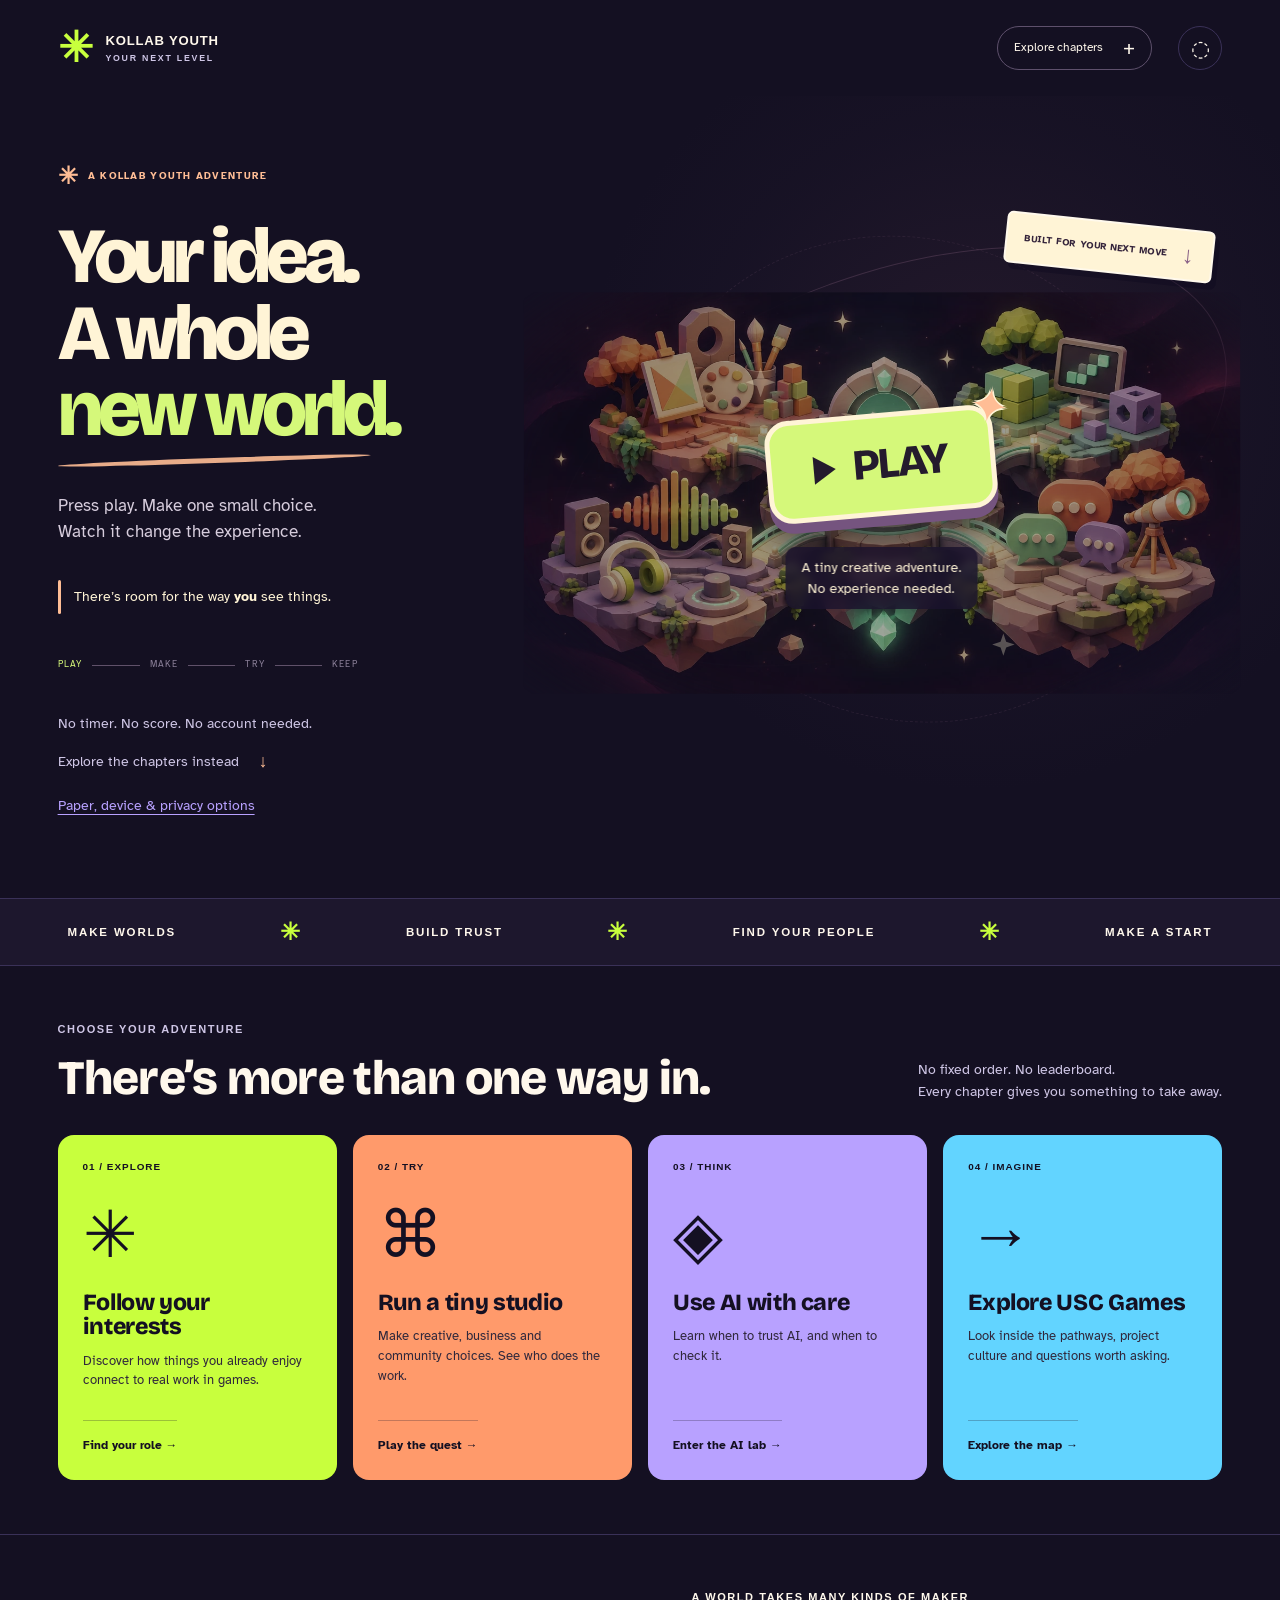
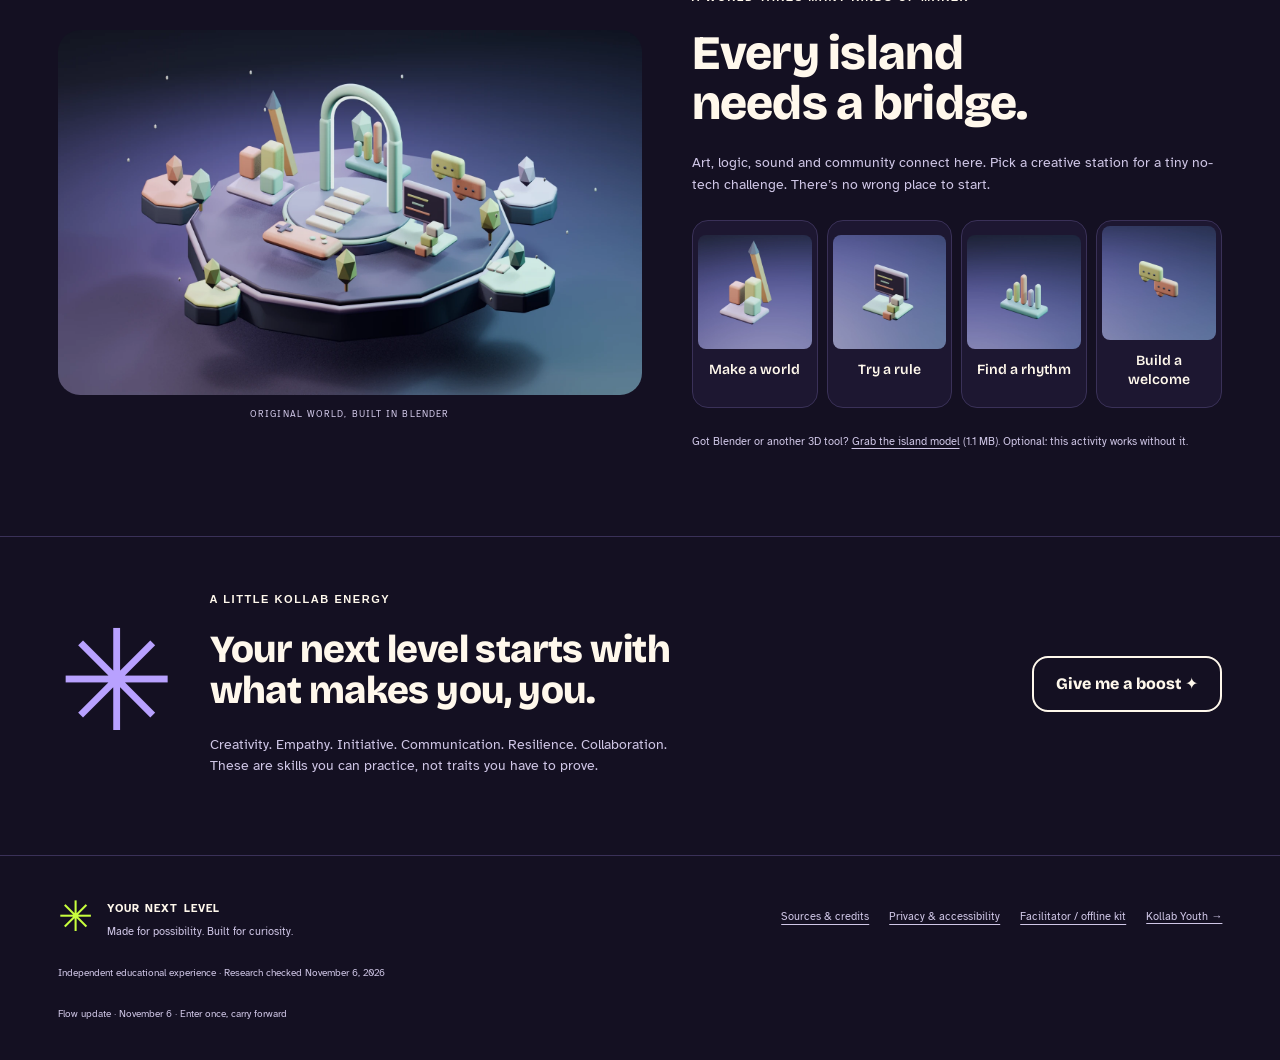
==== commit a0b57a36: "v10 makeover: quest-log HUD, legibility floor, action-result art, living island, because-you feedbac" ====
--- a/index.html
+++ b/index.html
@@ -4,11 +4,14 @@
   <meta charset="utf-8"><meta name="viewport" content="width=device-width, initial-scale=1">
   <meta name="theme-color" content="#171328">
   <meta name="description" content="Your interests are a starting point. Explore game careers, build thoughtful AI habits, discover USC Games, and make your own next-level plan.">
+  <meta name="kollab-version" content="v10 makeover (Darby, 2026-11-06)">
   <title>Your Next Level · A Kollab Youth adventure</title>
   <link rel="stylesheet" href="styles.css">
   <link rel="stylesheet" href="arrival.css">
   <link rel="stylesheet" href="learning-support.css">
   <link rel="stylesheet" href="mobile-polish.css">
+  <link rel="stylesheet" href="v9.css">
+  <link rel="stylesheet" href="makeover.css">
 </head>
 <body class="home-surface">
   <a class="skip" href="#main">Skip to adventure</a>
@@ -113,5 +116,6 @@
   <script src="arrival-movie.js" defer></script>
   <script src="arrival.js" defer></script>
   <script src="learning-support.js" defer></script>
+  <script src="makeover.js" defer></script>
 </body>
 </html>
--- a/v9.css
+++ b/v9.css
@@ -0,0 +1,37 @@
+/* v9: clear progress + cause-and-effect feedback for first-time players (Darby, 11/6) */
+.v9-steps{display:grid;grid-template-columns:auto 1fr auto;gap:10px;align-items:center;margin:0 0 12px;padding:10px 12px;border-radius:14px;background:rgba(255,255,255,.07)}
+.v9-dots{display:flex;gap:6px}
+.v9-dots i{width:22px;height:8px;border-radius:99px;background:rgba(255,255,255,.22);transition:background .3s,transform .3s}
+.v9-dots i.done{background:#d7f56a}
+.v9-dots i.now{background:#ffb48a;transform:scaleX(1.25)}
+.v9-steps span{font-size:15px;color:#fff4d6}
+.v9-steps span b{color:#d7f56a}
+.v9-sound{background:transparent;border:1px solid rgba(255,255,255,.35);border-radius:99px;color:inherit;font-size:16px;padding:4px 10px;cursor:pointer}
+.v9-win{display:grid;grid-template-columns:auto 1fr;gap:10px;align-items:center;margin:0 0 14px;padding:12px 14px;border-radius:14px;background:#d7f56a;color:#21172e;font-size:16px;line-height:1.35;animation:v9pop .45s cubic-bezier(.2,1.6,.4,1)}
+.v9-win p{margin:0}
+.v9-spark{font-size:26px;animation:v9spin .8s ease-out}
+.v9-big{background:linear-gradient(90deg,#d7f56a,#ffb48a);font-size:17px}
+@keyframes v9pop{from{transform:scale(.7);opacity:.2}}
+@keyframes v9spin{from{transform:rotate(-180deg) scale(.3)}}
+.v9-goal{margin:-4px 0 12px;font-size:15px;opacity:.85}
+.v9-sign{margin:0 0 12px;padding:12px 14px;border-radius:12px;background:#ffd597;color:#21172e;box-shadow:0 6px 0 #8a5a2b;transform:rotate(-1deg)}
+.v9-sign span{display:block;font-size:11px;letter-spacing:.14em;font-weight:700;opacity:.7}
+.v9-sign b{display:block;font-size:19px;line-height:1.25;min-height:1.25em}
+.v9-play{font-size:18px;padding:14px 22px;width:100%}
+.v9-quiet{display:flex;flex-wrap:wrap;gap:14px;margin-top:8px}
+.v9-ba{display:grid;grid-template-columns:1fr 1fr;gap:10px;margin:0 0 12px}
+.v9-ba div{border-radius:12px;padding:12px;background:rgba(255,255,255,.08);display:grid;gap:4px}
+.v9-ba div.after{background:#d7f56a;color:#21172e}
+.v9-ba span{font-size:11px;letter-spacing:.14em;font-weight:700;opacity:.75}
+.v9-ba b{font-size:17px;line-height:1.25}
+.v9-ba small{font-size:13px;opacity:.8}
+.arrival-world.v9-pulse,#arrival-world.v9-pulse{animation:v9glow 1.1s ease-out}
+@keyframes v9glow{0%{filter:brightness(1.6) saturate(1.4)}100%{filter:none}}
+/* a clean screen while playing: fewer exits */
+body.arrival-playing #skip-arrival,body.arrival-playing #arrival-device-note{display:none!important}
+.v9-steps span,.v9-goal,.v9-ba small{color:inherit}
+@media (prefers-reduced-motion:reduce){.v9-win,.v9-spark,#arrival-world.v9-pulse,.v9-dots i{animation:none;transition:none}}
+.arrival-console .v9-win p,.arrival-console .v9-win b,.arrival-console .v9-win{color:#21172e!important}
+.arrival-console .v9-ba div.after b,.arrival-console .v9-ba div.after small,.arrival-console .v9-ba div.after span{color:#21172e!important}
+.arrival-console .v9-sign b,.arrival-console .v9-sign span{color:#21172e!important}
+.v9-steps span{display:flex;flex-direction:column;gap:2px;line-height:1.2}
--- a/makeover.css
+++ b/makeover.css
@@ -0,0 +1,48 @@
+/* STYLE: Quest-log sticker HUD | WHY: first-time teen players need big legible type, chunky tappable choices, and a game HUD that shows progress at a glance; the island art stays the hero | ALT: the v8 soft-pastel editorial look, rejected because it read adult and tiny on phones (Gordon: "the fonts are TINY") */
+@import url("https://fonts.googleapis.com/css2?family=Bricolage+Grotesque:opsz,wght@12..96,600;12..96,800&family=Atkinson+Hyperlegible:wght@400;700&display=swap");
+:root{--ink:#141022;--deep:#0d0a18;--panel:#1d1731;--panel2:#271f40;--paper:#fff8ec;--muted:#cfc6e6;--line:#3a3158;--lime:#c8ff3d;--peach:#ff9a6b;--lavender:#b8a1ff;--sky:#62d4ff;--radius:18px;
+  --display:"Bricolage Grotesque","Trebuchet MS",system-ui,sans-serif;--body:"Atkinson Hyperlegible","Helvetica Neue",Arial,sans-serif}
+html{-webkit-text-size-adjust:100%}
+body{font-family:var(--body)!important;font-size:17px;line-height:1.5;background:var(--ink);color:var(--paper)}
+h1,h2,h3,h4,.arrival h2,.arrival-console h2{font-family:var(--display)!important;font-weight:800;letter-spacing:-.015em;line-height:1.05;text-wrap:balance}
+h1{font-size:clamp(2.6rem,10vw,5.6rem)}
+h2{font-size:clamp(1.7rem,6vw,3rem)}
+.arrival-console h2{font-size:1.65rem;margin:4px 0 12px}
+p,li{font-size:1.04rem}
+/* chunky sticker buttons */
+.button,.player-choice,.mood-choice,.station-grid button,.interest-grid button{font-family:var(--display)!important;font-weight:800!important;border-radius:16px!important;transition:transform .12s ease,box-shadow .12s ease}
+.button.primary,.player-choice,.v9-play{background:var(--lime)!important;color:var(--ink)!important;border:3px solid var(--ink)!important;box-shadow:0 5px 0 var(--ink),0 0 0 3px var(--lime)!important;font-size:1.12rem!important;min-height:56px}
+.button.primary:active,.player-choice:active,.mood-choice:active,.v9-play:active{transform:translateY(4px);box-shadow:0 1px 0 var(--ink)!important}
+.button.outline{border:2px solid var(--paper)!important;color:var(--paper)!important;font-size:1rem!important;min-height:50px}
+.mood-choice{background:var(--paper)!important;color:var(--ink)!important;border:3px solid var(--ink)!important;box-shadow:0 5px 0 var(--lavender)!important;min-height:76px;text-align:left}
+.mood-choice b{font-size:1.2rem}
+.mood-choice small{font-size:.95rem!important;opacity:.8}
+.mood-choice>span{font-size:1.6rem}
+/* the console = a quest card */
+.arrival-console{background:var(--panel)!important;border:2px solid var(--line)!important;border-radius:22px!important;box-shadow:0 18px 50px rgba(0,0,0,.45)}
+.console-back,.arrival-again button{font-size:1rem!important;color:var(--sky)!important;text-decoration:underline;text-underline-offset:4px}
+.scene-input-label{font-size:1.02rem!important;font-weight:700}
+#scene-line{font-size:1.15rem!important;line-height:1.35;border-radius:14px!important;border:3px solid var(--lime)!important;background:var(--deep)!important;color:var(--paper)!important;padding:12px!important}
+/* HUD progress */
+.v9-steps{background:var(--deep)!important;border:2px solid var(--line)}
+.v9-dots i{height:10px;width:26px}
+.v9-dots i.done{background:var(--lime)}
+.v9-dots i.now{background:var(--peach)}
+.v9-steps span{font-size:1rem!important}
+.v9-win{background:var(--lime)!important;border:3px solid var(--ink);box-shadow:0 5px 0 var(--ink);font-size:1.05rem}
+.v9-big{background:linear-gradient(100deg,var(--lime),var(--peach))!important}
+/* top bar + PLAY */
+.topbar{border-bottom:0!important}
+#arrival-play,.play-button{font-family:var(--display)!important;font-weight:800!important}
+/* living island: video under the still */
+.world-scene{position:relative}
+.world-scene .v10-island{position:absolute;inset:0;width:100%;height:100%;object-fit:cover;border-radius:inherit;pointer-events:none}
+.arrival-world.route-ready .v10-island,.arrival-world.world-tested .v10-island{opacity:0;transition:opacity .4s}
+/* section cards */
+.explore-card,.chapter-card{border-radius:20px}
+a{text-underline-offset:3px}
+@media (prefers-reduced-motion:reduce){.world-scene .v10-island{display:none}.button,.player-choice,.mood-choice{transition:none}}
+.mood-choice b,.mood-choice small,.mood-choice span{color:var(--ink)!important}
+.player-choice{color:var(--ink)!important}
+.v9-win{grid-template-columns:auto 1fr}
+.v9-win .v10-thumb{grid-column:1/-1;width:100%;height:auto;border-radius:12px;border:3px solid var(--ink);animation:v9pop .45s cubic-bezier(.2,1.6,.4,1)}
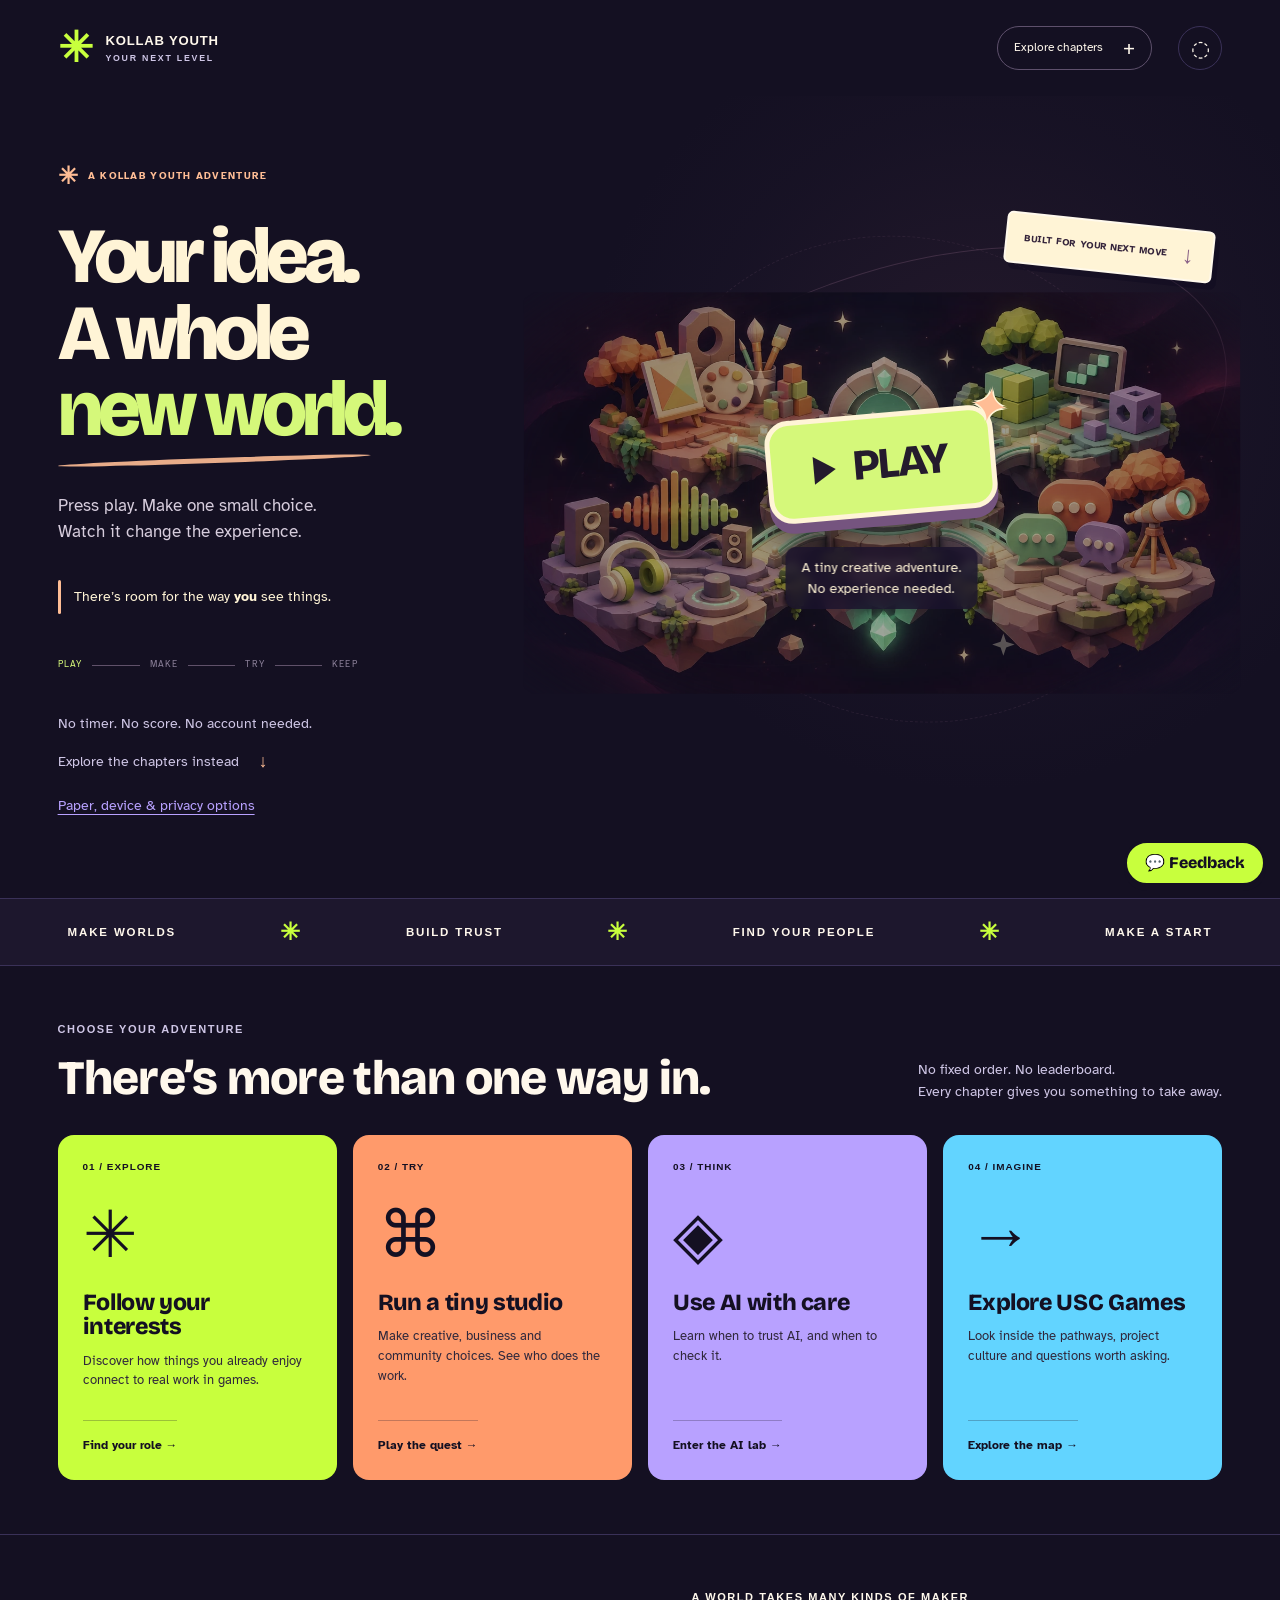
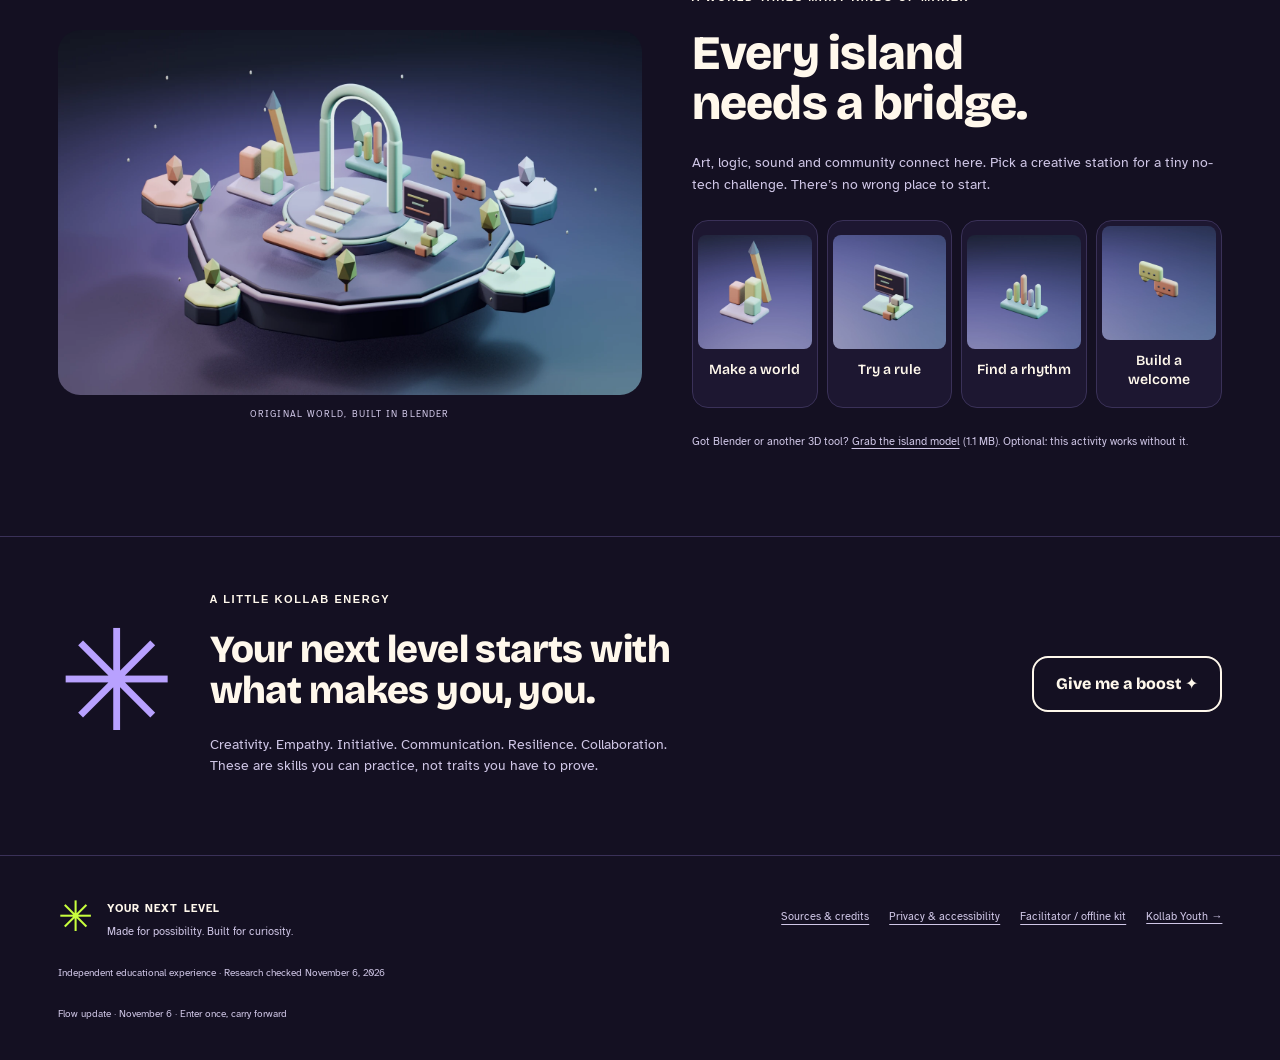
==== commit 130afbb1: "v10.2: anonymous student feedback widget (FormSubmit to Darby inbox, copy fallback); truthful clarit" ====
--- a/index.html
+++ b/index.html
@@ -1,4 +1,6 @@
 <!doctype html>
+<!-- STYLE: Quest-log sticker HUD | WHY: first-time teen players need big legible type, chunky tappable choices and a game HUD showing progress at a glance, with the island art as the hero | ALT: the v8 soft-pastel editorial look, rejected because it read adult and tiny on phones -->
+
 <html lang="en">
 <head>
   <meta charset="utf-8"><meta name="viewport" content="width=device-width, initial-scale=1">
@@ -117,5 +119,6 @@
   <script src="arrival.js" defer></script>
   <script src="learning-support.js" defer></script>
   <script src="makeover.js" defer></script>
+  <script src="feedback.js" defer></script>
 </body>
 </html>
--- a/makeover.css
+++ b/makeover.css
@@ -46,3 +46,20 @@
 .player-choice{color:var(--ink)!important}
 .v9-win{grid-template-columns:auto 1fr}
 .v9-win .v10-thumb{grid-column:1/-1;width:100%;height:auto;border-radius:12px;border:3px solid var(--ink);animation:v9pop .45s cubic-bezier(.2,1.6,.4,1)}
+.v10-checks{margin:10px 0 4px;padding:12px;border-radius:14px;background:var(--deep);border:2px solid var(--line)}
+.v10-checks .v10-what{font-size:.98rem;margin:0 0 10px;color:var(--muted)}
+.v10-checks .v10-what b{color:var(--paper)}
+.v10-checks ul,.v10-why ul{list-style:none;margin:0;padding:0;display:grid;gap:6px}
+.v10-checks li{display:grid;grid-template-columns:28px 1fr;gap:2px 8px;align-items:center;padding:8px 10px;border-radius:10px;background:rgba(255,255,255,.06)}
+.v10-checks li span{grid-row:span 2;width:26px;height:26px;border-radius:50%;display:grid;place-items:center;border:2px solid var(--muted);font-weight:800}
+.v10-checks li b{font-size:1rem}
+.v10-checks li small{font-size:.92rem;color:var(--muted)}
+.v10-checks li.ok{background:rgba(200,255,61,.16)}
+.v10-checks li.ok span{background:var(--lime);border-color:var(--lime);color:var(--ink)}
+.v10-checks li.v10-pop{animation:v9pop .45s cubic-bezier(.2,1.6,.4,1)}
+.v10-score{margin:10px 0 0;font-weight:700;font-size:1rem}
+.v10-why{margin:0 0 12px;padding:12px;border-radius:14px;background:var(--deep);border:2px solid var(--lime)}
+.v10-why li{font-size:1rem}
+.v10-why li.ok{color:var(--lime)}
+.v10-why p{font-size:.98rem;margin:8px 0 0;color:var(--muted)}
+@media (prefers-reduced-motion:reduce){.v10-checks li.v10-pop{animation:none}}
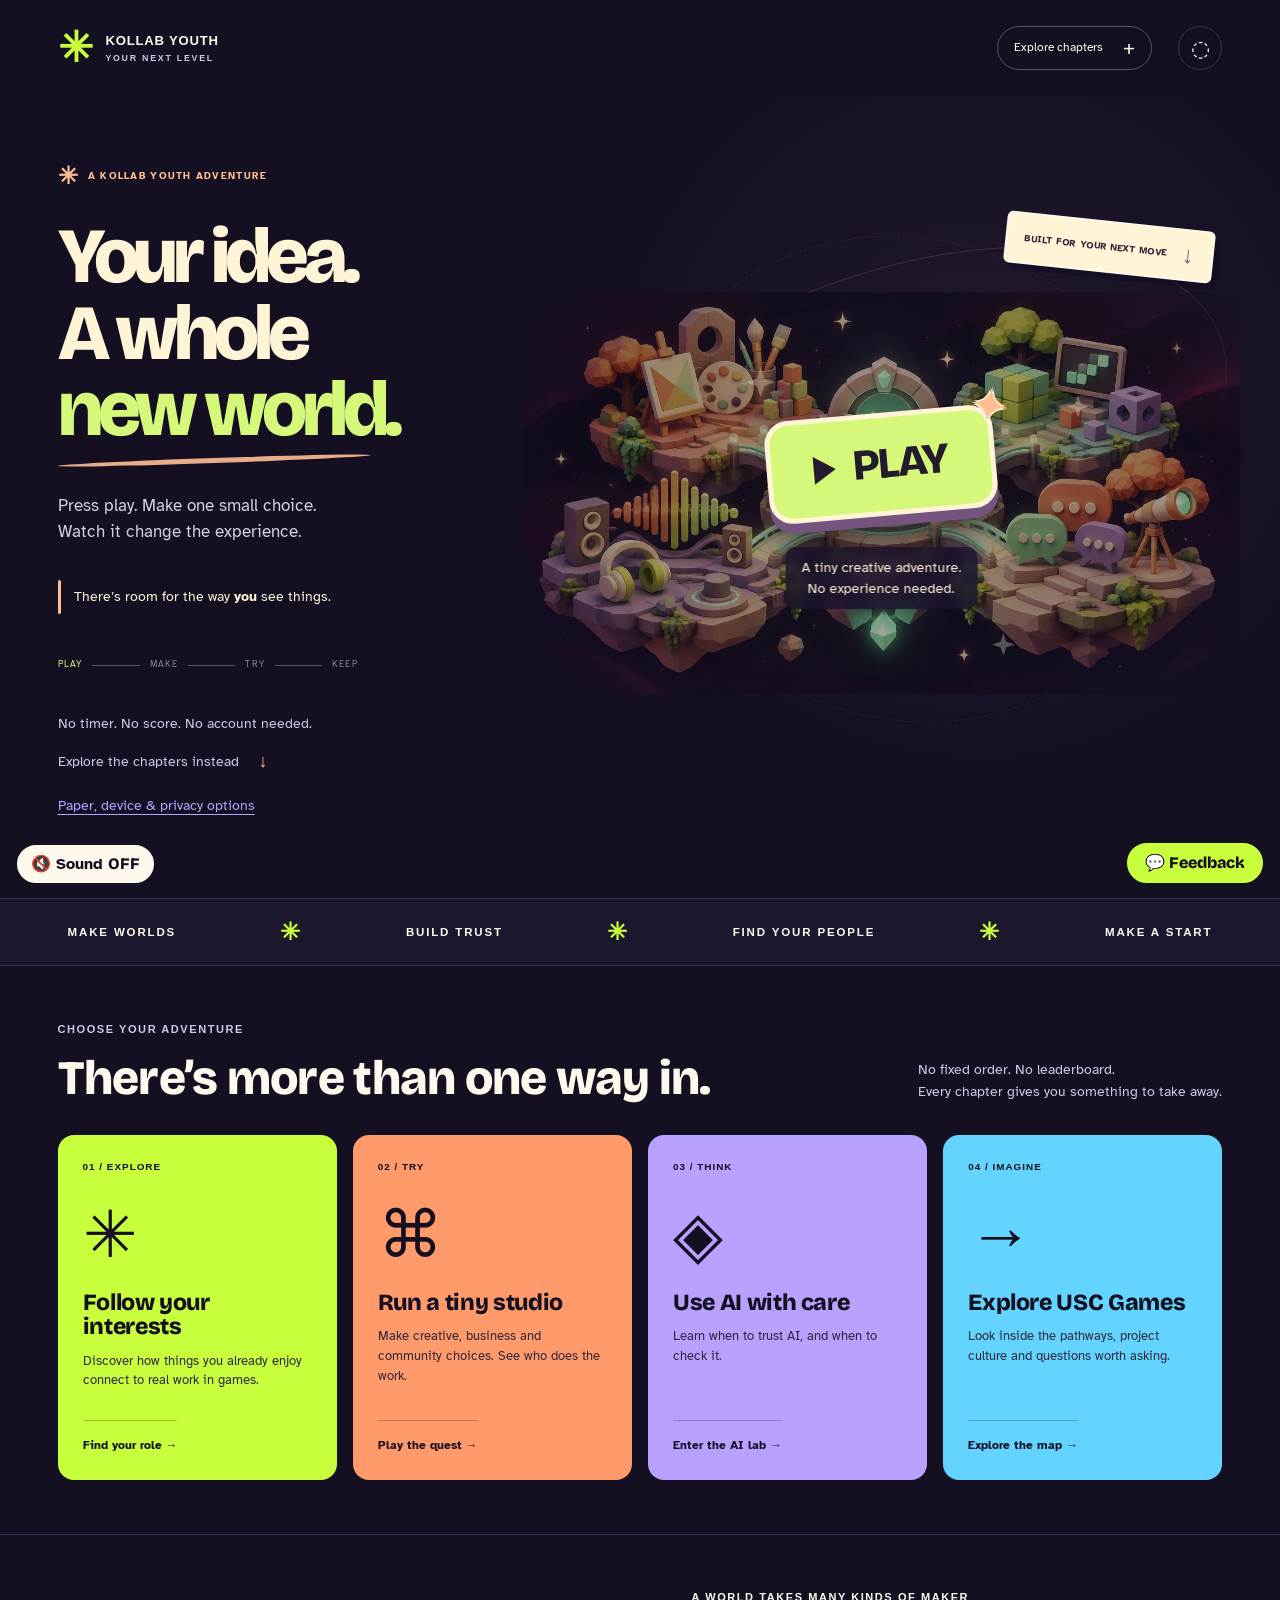
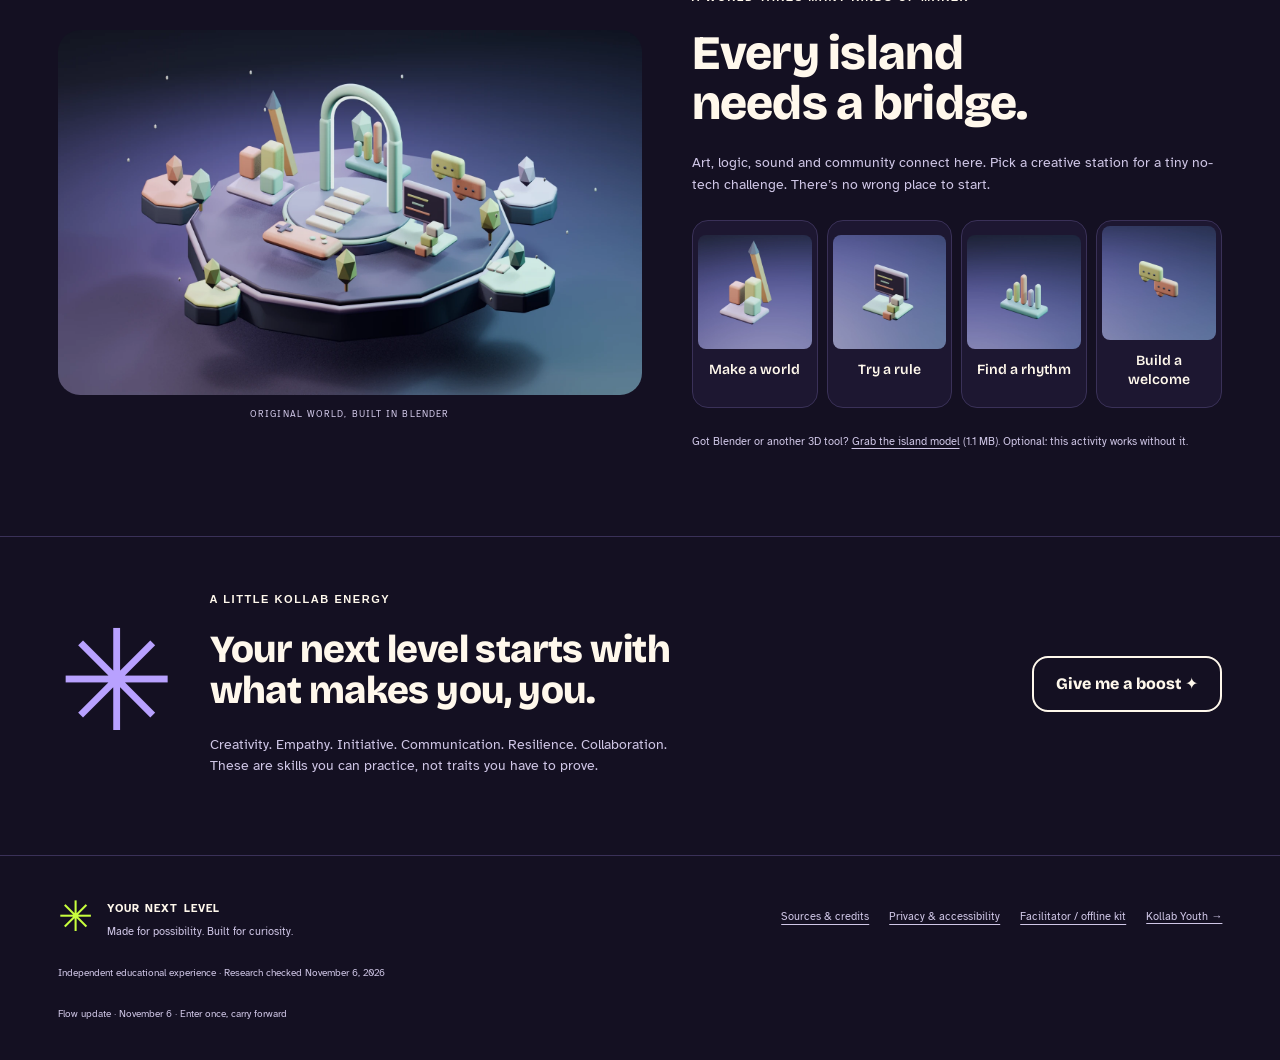
==== commit f696f2a0: "v10.5: clear always-visible Sound ON/OFF switch synced with step toggle" ====
--- a/index.html
+++ b/index.html
@@ -6,7 +6,7 @@
   <meta charset="utf-8"><meta name="viewport" content="width=device-width, initial-scale=1">
   <meta name="theme-color" content="#171328">
   <meta name="description" content="Your interests are a starting point. Explore game careers, build thoughtful AI habits, discover USC Games, and make your own next-level plan.">
-  <meta name="kollab-version" content="v10 makeover (Darby, 2026-11-06)">
+  <meta name="kollab-version" content="v10.5 (Darby, 2026-11-06)">
   <title>Your Next Level · A Kollab Youth adventure</title>
   <link rel="stylesheet" href="styles.css">
   <link rel="stylesheet" href="arrival.css">
--- a/makeover.css
+++ b/makeover.css
@@ -63,3 +63,24 @@
 .v10-why li.ok{color:var(--lime)}
 .v10-why p{font-size:.98rem;margin:8px 0 0;color:var(--muted)}
 @media (prefers-reduced-motion:reduce){.v10-checks li.v10-pop{animation:none}}
+.v10-fx{position:absolute;inset:0;pointer-events:none;overflow:hidden;z-index:1;transition:opacity .8s}
+.v10-fx.fx-out{opacity:0}
+.v10-fx .fx{position:absolute;opacity:0;filter:drop-shadow(0 0 6px rgba(255,240,180,.9));animation:fxPop 2.6s ease-out forwards}
+.v10-fx .fx-fly,.v10-fx .fx-stars,.v10-fx .fx-notes,.v10-fx .fx-leaves{animation:fxFloat 3.2s ease-in-out forwards}
+.v10-fx .fx-steps{animation:fxStep 2.4s steps(4) forwards}
+.v10-fx .fx-sprout,.v10-fx .fx-wave,.v10-fx .fx-portal{animation:fxGrow 2.4s cubic-bezier(.2,1.6,.4,1) forwards}
+@keyframes fxPop{0%{opacity:0;transform:scale(.2)}25%{opacity:1;transform:scale(1.3)}100%{opacity:.85;transform:scale(1) translateY(-14px)}}
+@keyframes fxFloat{0%{opacity:0;transform:translate(0,10px)}30%{opacity:1}100%{opacity:.8;transform:translate(24px,-40px) rotate(20deg)}}
+@keyframes fxStep{0%{opacity:0;transform:translateX(-20px)}100%{opacity:1;transform:translateX(20px)}}
+@keyframes fxGrow{0%{opacity:0;transform:scale(0) translateY(20px)}60%{opacity:1;transform:scale(1.4)}100%{opacity:1;transform:scale(1)}}
+.v10-hits{margin:0 0 12px;padding:12px;border-radius:14px;background:var(--deep);border:2px solid var(--sky)}
+.v10-hits div{display:flex;flex-wrap:wrap;gap:6px;margin:8px 0}
+.v10-hits span{background:rgba(98,212,255,.15);border-radius:99px;padding:6px 10px;font-size:.98rem}
+.v10-hits small{display:block;color:var(--muted);font-size:.95rem}
+@media (prefers-reduced-motion:reduce){.v10-fx .fx{animation:none;opacity:1}}
+.feedback.ai-avoid{border:3px solid #ff9a6b!important;background:rgba(255,154,107,.12)!important;border-radius:16px}
+.feedback.ai-avoid h3{color:#ff9a6b}
+/* clear sound switch, always visible */
+.snd-pill{position:fixed;bottom:max(14px,env(safe-area-inset-bottom,0px));left:max(14px,env(safe-area-inset-left,0px));z-index:70;min-height:44px;padding:8px 14px;border-radius:99px;border:3px solid var(--ink);background:var(--paper);color:var(--ink);font:700 16px/1 var(--body);box-shadow:0 4px 0 var(--ink);cursor:pointer}
+.snd-pill b{font-family:var(--display);font-weight:800}
+.snd-pill[aria-pressed="true"]{background:var(--lime)}
